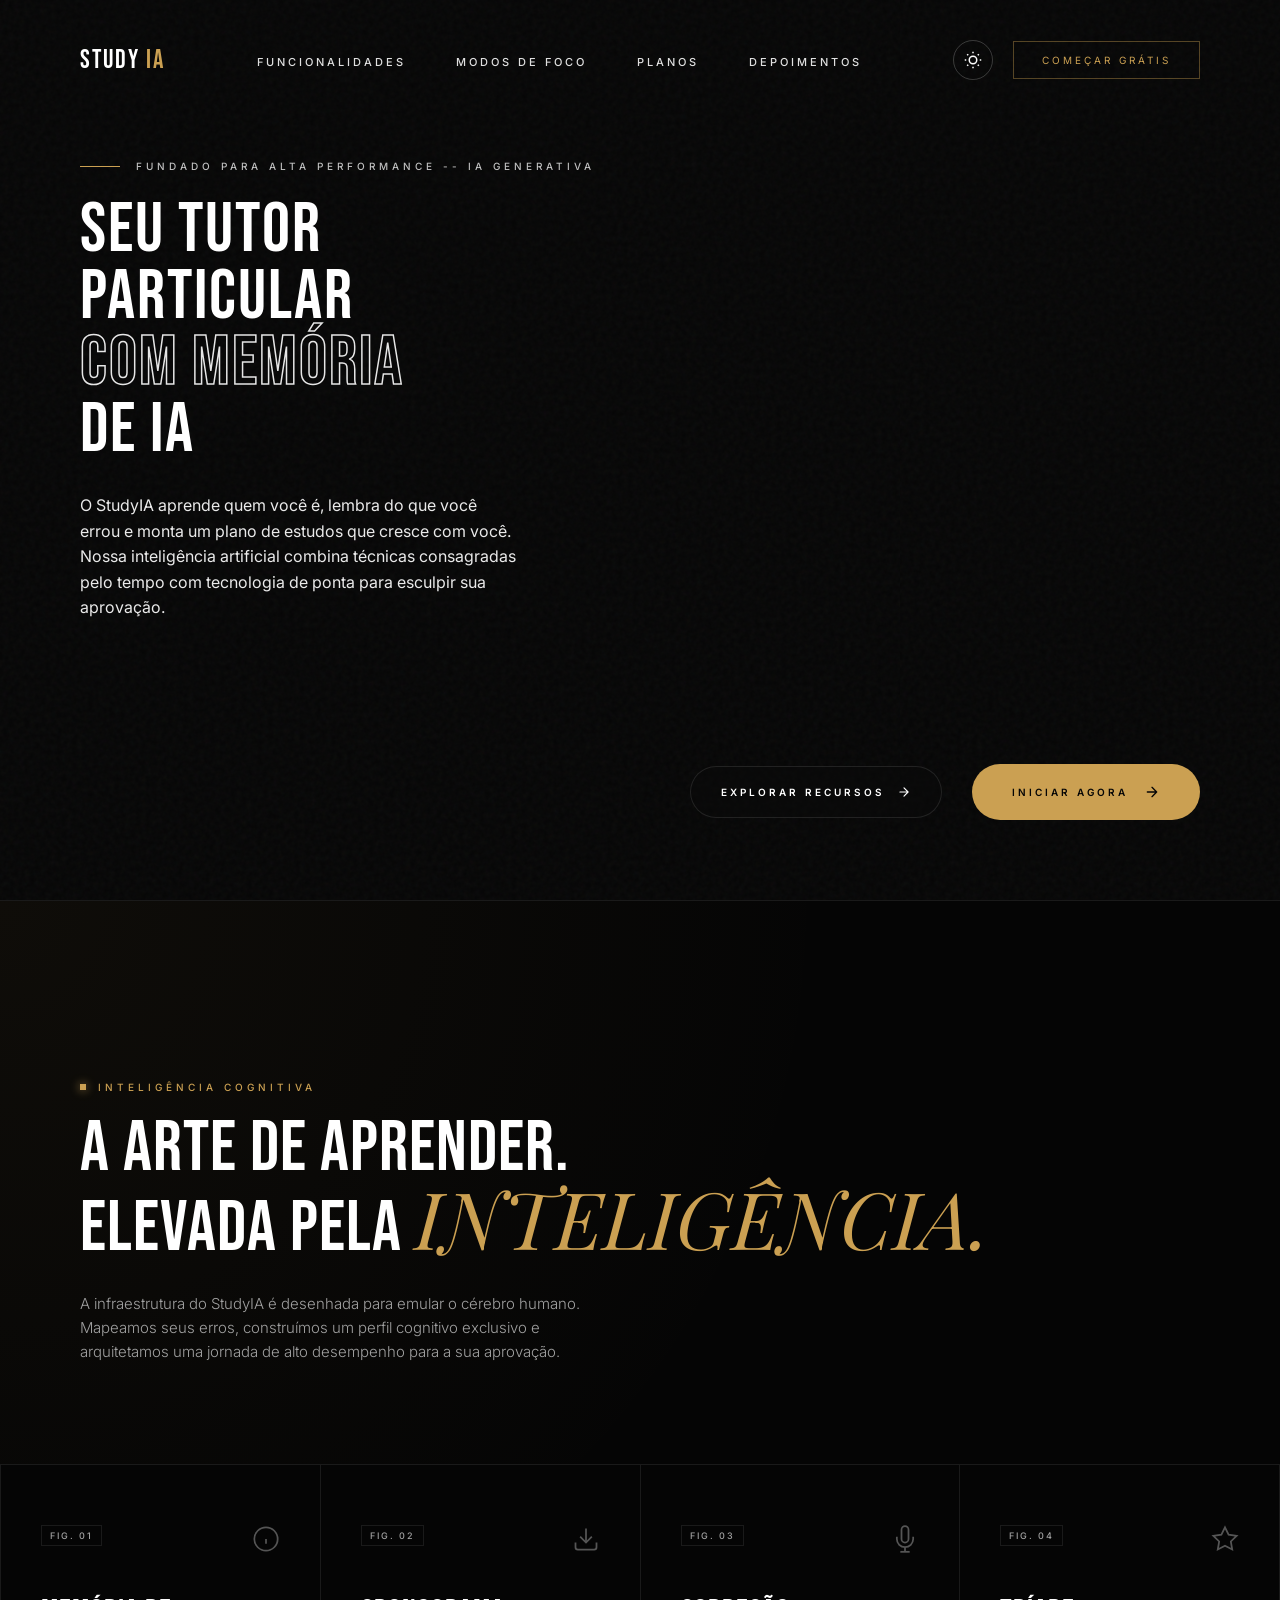
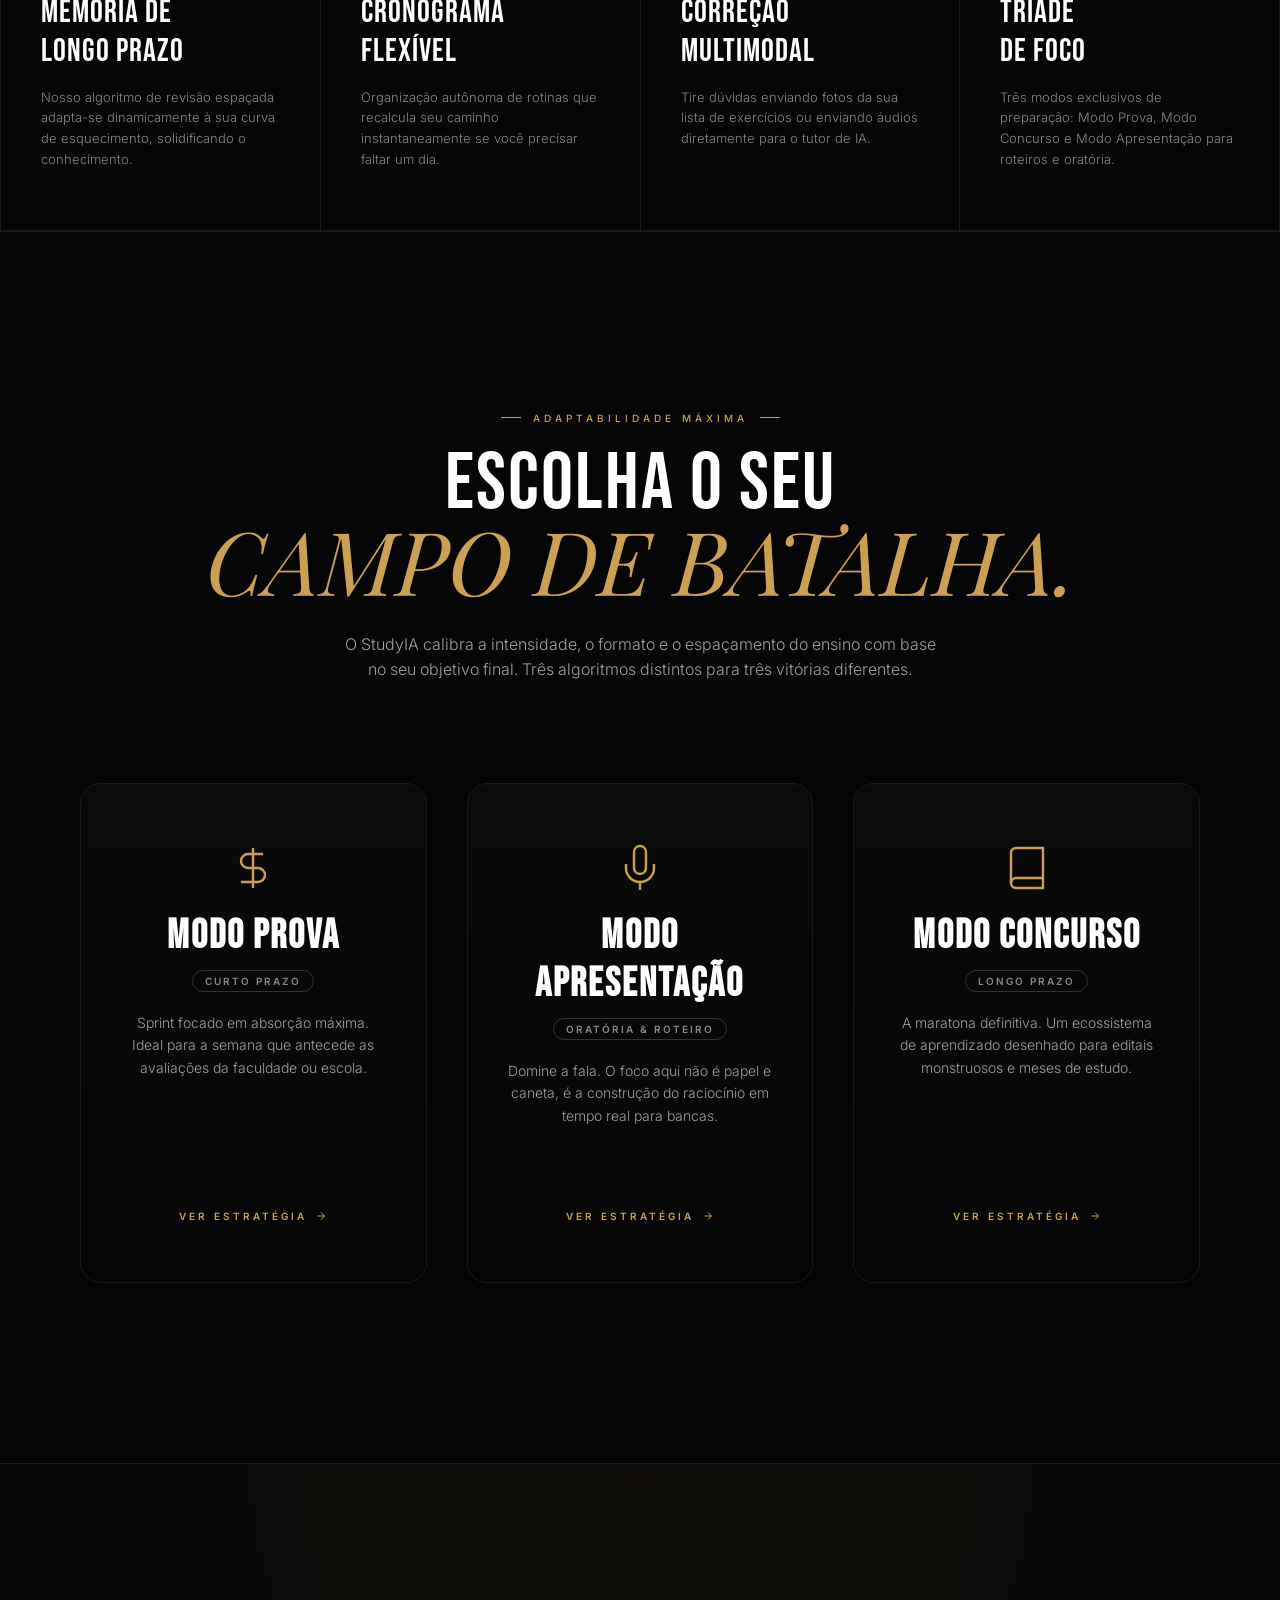
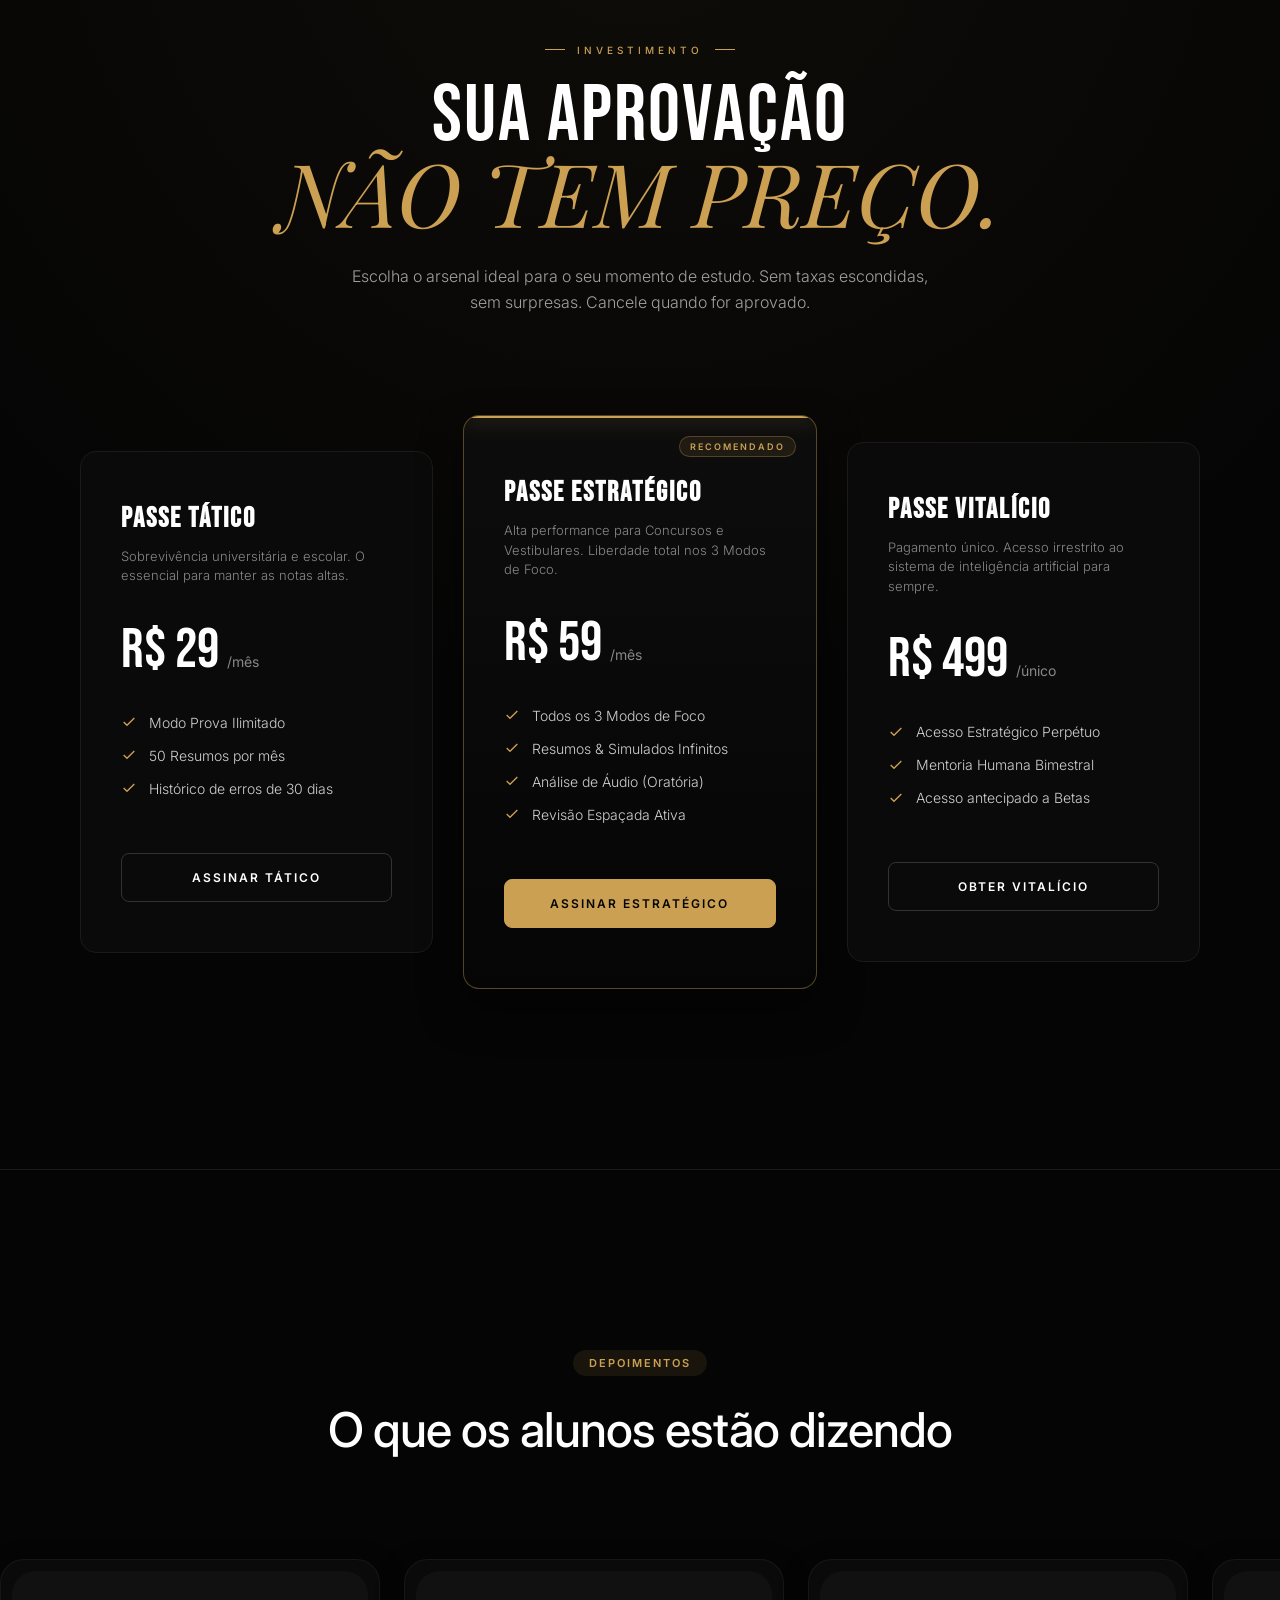
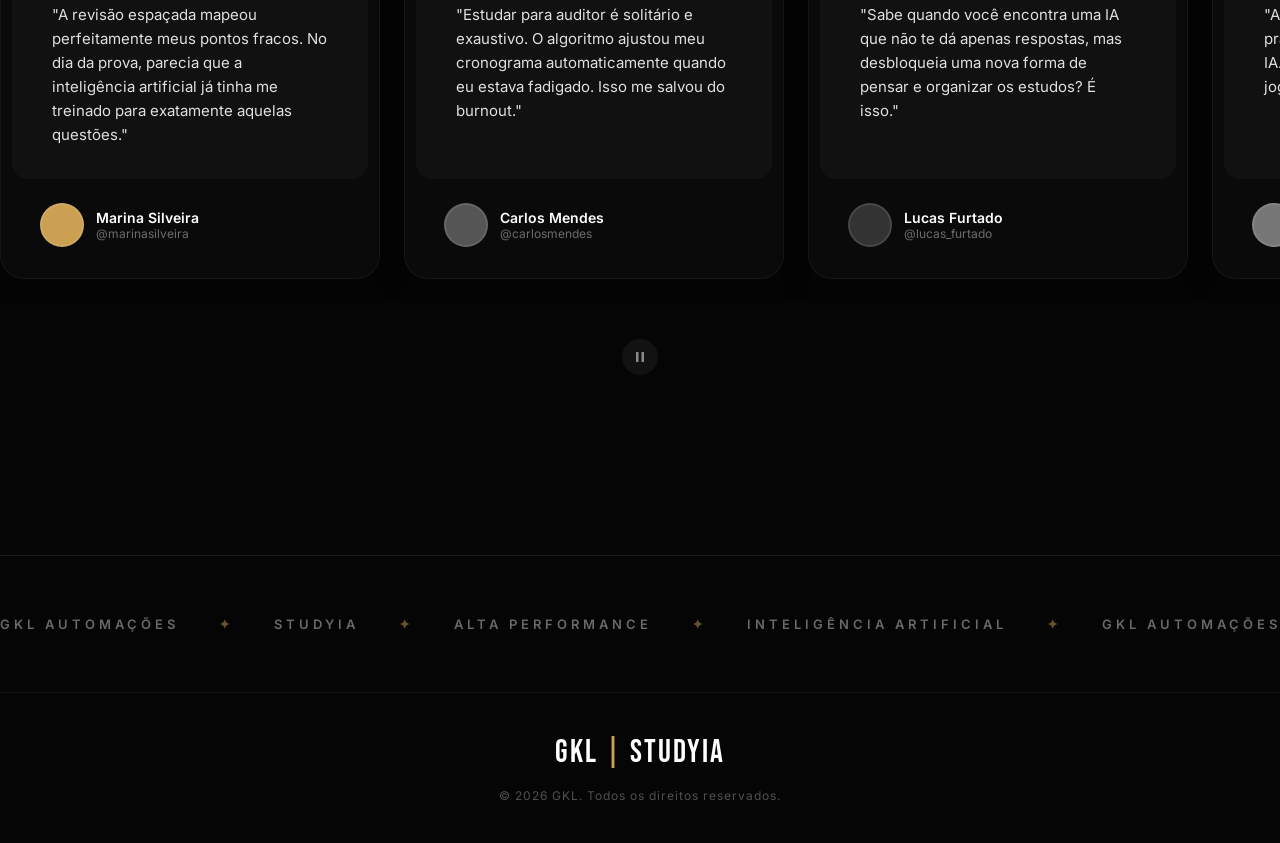
==== index.html @ fb0b1822 "Refatoração e layout premium StudyIA" ====
<!DOCTYPE html>
<html lang="pt-BR">
<head>
  <meta charset="utf-8"/>
  <meta content="width=device-width, initial-scale=1.0" name="viewport"/>
  <title>StudyIA — Onde a IA Encontra a Tradição</title>
  
  <link rel="preconnect" href="https://fonts.googleapis.com"/>
  <link rel="preconnect" href="https://fonts.gstatic.com" crossorigin/>
  <!-- Bebas Neue for the massive Barbershop style titles, Inter for body, Playfair Display for elegant italics -->
  <link href="https://fonts.googleapis.com/css2?family=Bebas+Neue&family=Inter:wght@300;400;500;600&family=Playfair+Display:ital@1&display=swap" rel="stylesheet"/>
  
  <link rel="stylesheet" href="style.css"/>
</head>
<body>

  <!-- Navegação Minimalista -->
  <nav class="nav">
    <a href="#" class="nav-logo">Study<span>IA</span></a>
    <ul class="nav-links">
      <li><a href="#funcionalidades">Funcionalidades</a></li>
      <li><a href="#modos">Modos de Foco</a></li>
      <li><a href="#planos">Planos</a></li>
      <li><a href="#depoimentos">Depoimentos</a></li>
    </ul>
    <div style="display:flex; align-items:center; gap:20px;">
      <button class="theme-toggle" aria-label="Inverter Cores" onclick="document.documentElement.classList.toggle('light-mode')">
        <svg width="18" height="18" viewBox="0 0 24 24" fill="none" stroke="currentColor" stroke-width="2">
          <circle cx="12" cy="12" r="5"></circle>
          <line x1="12" y1="1" x2="12" y2="3"></line>
          <line x1="12" y1="21" x2="12" y2="23"></line>
          <line x1="4.22" y1="4.22" x2="5.64" y2="5.64"></line>
          <line x1="18.36" y1="18.36" x2="19.78" y2="19.78"></line>
          <line x1="1" y1="12" x2="3" y2="12"></line>
          <line x1="21" y1="12" x2="23" y2="12"></line>
          <line x1="4.22" y1="19.78" x2="5.64" y2="18.36"></line>
          <line x1="18.36" y1="5.64" x2="19.78" y2="4.22"></line>
        </svg>
      </button>
      <a href="#planos" class="nav-cta">Começar Grátis</a>
    </div>
    <div class="hamburger">
      <span></span>
      <span></span>
      <span></span>
    </div>
  </nav>

  <!-- Seção Hero Dividida -->
  <section class="hero">
    
    <!-- Vídeo de Fundo Dinâmico com Overlay Gradiente -->
    <video class="bg-video" autoplay loop muted playsinline>
      <source src="video de fundo.mp4" type="video/mp4">
    </video>
    <div class="bg-overlay"></div>
    <div class="noise"></div>

    <div class="hero-content">
      
      <div class="hero-tag">
        <span class="hero-tag-line"></span>
        <span class="hero-tag-text">Fundado para Alta Performance -- IA Generativa</span>
      </div>

      <h1 class="hero-title">
        <span>Seu Tutor</span>
        <span>Particular</span>
        <span class="stroke-text" data-text="Com Memória">Com Memória</span>
        <span>De IA</span>
      </h1>

      <p class="hero-desc">
        O StudyIA aprende quem você é, lembra do que você errou e monta um plano de estudos que cresce com você. Nossa inteligência artificial combina técnicas consagradas pelo tempo com tecnologia de ponta para esculpir sua aprovação.
      </p>

      <div class="hero-actions">
        <!-- Botão Secundário Sofisticado -->
        <a href="#funcionalidades" class="btn-secondary">
          <span>Explorar Recursos</span>
          <svg class="arrow" width="14" height="14" viewBox="0 0 24 24" fill="none" stroke="currentColor" stroke-width="2" stroke-linecap="round" stroke-linejoin="round">
            <path d="M5 12h14M12 5l7 7-7 7"/>
          </svg>
        </a>
        
        <!-- Botão Primário Premium -->
        <a href="#planos" class="btn-primary">
          <span>Iniciar Agora</span>
          <svg class="arrow" width="16" height="16" viewBox="0 0 24 24" fill="none" stroke="currentColor" stroke-width="2" stroke-linecap="round" stroke-linejoin="round">
            <path d="M5 12h14M12 5l7 7-7 7"/>
          </svg>
        </a>
      </div>

    </div>
  </section>

  <!-- Segunda Dobra: Funcionalidades -->
  <section id="funcionalidades" class="features">
    
    <div class="features-header">
      <div class="features-tag reveal">INTELIGÊNCIA COGNITIVA</div>
      <h2 class="features-title reveal delay-1">
        A ARTE DE APRENDER.<br>
        ELEVADA PELA <span class="serif-italic">INTELIGÊNCIA.</span>
      </h2>
      <p class="features-desc reveal delay-2">
        A infraestrutura do StudyIA é desenhada para emular o cérebro humano. 
        Mapeamos seus erros, construímos um perfil cognitivo exclusivo e arquitetamos 
        uma jornada de alto desempenho para a sua aprovação.
      </p>
    </div>

    <div class="features-grid">
      <!-- Card 1 -->
      <div class="feature-card reveal delay-1">
        <div>
          <div class="fc-header">
            <span class="fc-tag">FIG. 01</span>
            <svg class="fc-icon" width="28" height="28" viewBox="0 0 24 24" fill="none" stroke="currentColor" stroke-width="1.5">
              <path d="M12 2C6.477 2 2 6.477 2 12s4.477 10 10 10 10-4.477 10-10S17.523 2 12 2z"/>
              <path d="M12 16v-4"/>
              <path d="M12 8h.01"/>
            </svg>
          </div>
          <h3 class="fc-title">MEMÓRIA DE<br>LONGO PRAZO</h3>
          <p class="fc-desc">Nosso algoritmo de revisão espaçada adapta-se dinamicamente à sua curva de esquecimento, solidificando o conhecimento.</p>
        </div>
      </div>

      <!-- Card 2 -->
      <div class="feature-card reveal delay-2">
        <div>
          <div class="fc-header">
            <span class="fc-tag">FIG. 02</span>
            <svg class="fc-icon" width="28" height="28" viewBox="0 0 24 24" fill="none" stroke="currentColor" stroke-width="1.5">
              <path d="M21 15v4a2 2 0 0 1-2 2H5a2 2 0 0 1-2-2v-4"/>
              <polyline points="7 10 12 15 17 10"/>
              <line x1="12" y1="15" x2="12" y2="3"/>
            </svg>
          </div>
          <h3 class="fc-title">CRONOGRAMA<br>FLEXÍVEL</h3>
          <p class="fc-desc">Organização autônoma de rotinas que recalcula seu caminho instantaneamente se você precisar faltar um dia.</p>
        </div>
      </div>

      <!-- Card 3 -->
      <div class="feature-card reveal delay-3">
        <div>
          <div class="fc-header">
            <span class="fc-tag">FIG. 03</span>
            <svg class="fc-icon" width="28" height="28" viewBox="0 0 24 24" fill="none" stroke="currentColor" stroke-width="1.5">
              <path d="M12 1a3 3 0 0 0-3 3v8a3 3 0 0 0 6 0V4a3 3 0 0 0-3-3z"/>
              <path d="M19 10v2a7 7 0 0 1-14 0v-2"/>
              <line x1="12" y1="19" x2="12" y2="23"/>
              <line x1="8" y1="23" x2="16" y2="23"/>
            </svg>
          </div>
          <h3 class="fc-title">CORREÇÃO<br>MULTIMODAL</h3>
          <p class="fc-desc">Tire dúvidas enviando fotos da sua lista de exercícios ou enviando áudios diretamente para o tutor de IA.</p>
        </div>
      </div>

      <!-- Card 4 -->
      <div class="feature-card reveal delay-4">
        <div>
          <div class="fc-header">
            <span class="fc-tag">FIG. 04</span>
            <svg class="fc-icon" width="28" height="28" viewBox="0 0 24 24" fill="none" stroke="currentColor" stroke-width="1.5">
              <polygon points="12 2 15.09 8.26 22 9.27 17 14.14 18.18 21.02 12 17.77 5.82 21.02 7 14.14 2 9.27 8.91 8.26 12 2"/>
            </svg>
          </div>
          <h3 class="fc-title">TRÍADE<br>DE FOCO</h3>
          <p class="fc-desc">Três modos exclusivos de preparação: Modo Prova, Modo Concurso e Modo Apresentação para roteiros e oratória.</p>
        </div>
      </div>
    </div>

  </section>

  <!-- Terceira Dobra: Modos de Foco -->
  <section id="modos" class="modes">
    
    <div class="modes-header">
      <div class="modes-tag reveal">ADAPTABILIDADE MÁXIMA</div>
      <h2 class="modes-title reveal delay-1">
        ESCOLHA O SEU<br>
        <span class="serif-italic">CAMPO DE BATALHA.</span>
      </h2>
      <p class="modes-desc reveal delay-2">
        O StudyIA calibra a intensidade, o formato e o espaçamento do ensino 
        com base no seu objetivo final. Três algoritmos distintos para três vitórias diferentes.
      </p>
    </div>

    <div class="modes-grid">
      
      <!-- Flip Card 1: Modo Prova -->
      <div class="flip-card reveal delay-1">
        <div class="flip-card-inner">
          <div class="flip-card-front">
            <svg class="fc-front-icon" width="48" height="48" viewBox="0 0 24 24" fill="none" stroke="currentColor" stroke-width="1.2">
              <path d="M12 2v20M17 5H9.5a3.5 3.5 0 0 0 0 7h5a3.5 3.5 0 0 1 0 7H6"/>
            </svg>
            <h3 class="fc-front-title">MODO PROVA</h3>
            <span class="fc-front-tag">Curto Prazo</span>
            <p class="fc-front-desc">Sprint focado em absorção máxima. Ideal para a semana que antecede as avaliações da faculdade ou escola.</p>
            <div class="fc-front-btn">Ver Estratégia 
              <svg width="12" height="12" viewBox="0 0 24 24" fill="none" stroke="currentColor" stroke-width="2"><path d="M5 12h14M12 5l7 7-7 7"/></svg>
            </div>
          </div>
          <div class="flip-card-back">
            <div class="fc-back-header">
              <span class="fc-back-title">Bastidores do Algoritmo</span>
              <svg class="fc-front-icon" style="margin:0" width="20" height="20" viewBox="0 0 24 24" fill="none" stroke="currentColor" stroke-width="1.5"><path d="M12 2v20M17 5H9.5a3.5 3.5 0 0 0 0 7h5a3.5 3.5 0 0 1 0 7H6"/></svg>
            </div>
            <ul class="fc-back-list">
              <li>
                <svg class="fc-back-list-icon" width="16" height="16" viewBox="0 0 24 24" fill="none" stroke="currentColor" stroke-width="2"><polyline points="20 6 9 17 4 12"/></svg>
                <span class="fc-back-list-text">Frequência de revisão ultra-intensificada para retenção rápida.</span>
              </li>
              <li>
                <svg class="fc-back-list-icon" width="16" height="16" viewBox="0 0 24 24" fill="none" stroke="currentColor" stroke-width="2"><polyline points="20 6 9 17 4 12"/></svg>
                <span class="fc-back-list-text">Geração automática de simulados diários focados nos seus erros.</span>
              </li>
              <li>
                <svg class="fc-back-list-icon" width="16" height="16" viewBox="0 0 24 24" fill="none" stroke="currentColor" stroke-width="2"><polyline points="20 6 9 17 4 12"/></svg>
                <span class="fc-back-list-text">Resumos condensados: corte do que não cai, foco total no que cai.</span>
              </li>
            </ul>
            <div class="fc-back-spec">
              <span class="fc-spec-label">Fadiga Mental Calculada</span>
              <span class="fc-spec-value">ALTA TENSÃO</span>
            </div>
          </div>
        </div>
      </div>

      <!-- Flip Card 2: Modo Apresentação -->
      <div class="flip-card reveal delay-2">
        <div class="flip-card-inner">
          <div class="flip-card-front">
            <svg class="fc-front-icon" width="48" height="48" viewBox="0 0 24 24" fill="none" stroke="currentColor" stroke-width="1.2">
              <path d="M12 1a3 3 0 0 0-3 3v8a3 3 0 0 0 6 0V4a3 3 0 0 0-3-3z"/>
              <path d="M19 10v2a7 7 0 0 1-14 0v-2"/>
              <line x1="12" y1="19" x2="12" y2="23"/>
            </svg>
            <h3 class="fc-front-title">MODO APRESENTAÇÃO</h3>
            <span class="fc-front-tag">Oratória & Roteiro</span>
            <p class="fc-front-desc">Domine a fala. O foco aqui não é papel e caneta, é a construção do raciocínio em tempo real para bancas.</p>
            <div class="fc-front-btn">Ver Estratégia 
              <svg width="12" height="12" viewBox="0 0 24 24" fill="none" stroke="currentColor" stroke-width="2"><path d="M5 12h14M12 5l7 7-7 7"/></svg>
            </div>
          </div>
          <div class="flip-card-back">
            <div class="fc-back-header">
              <span class="fc-back-title">Bastidores do Algoritmo</span>
              <svg class="fc-front-icon" style="margin:0" width="20" height="20" viewBox="0 0 24 24" fill="none" stroke="currentColor" stroke-width="1.5"><path d="M12 1a3 3 0 0 0-3 3v8a3 3 0 0 0 6 0V4a3 3 0 0 0-3-3z"/></svg>
            </div>
            <ul class="fc-back-list">
              <li>
                <svg class="fc-back-list-icon" width="16" height="16" viewBox="0 0 24 24" fill="none" stroke="currentColor" stroke-width="2"><polyline points="20 6 9 17 4 12"/></svg>
                <span class="fc-back-list-text">Análise de áudio em tempo real para detectar vícios de linguagem.</span>
              </li>
              <li>
                <svg class="fc-back-list-icon" width="16" height="16" viewBox="0 0 24 24" fill="none" stroke="currentColor" stroke-width="2"><polyline points="20 6 9 17 4 12"/></svg>
                <span class="fc-back-list-text">Estruturação de Flashcards baseados em gatilhos mentais.</span>
              </li>
              <li>
                <svg class="fc-back-list-icon" width="16" height="16" viewBox="0 0 24 24" fill="none" stroke="currentColor" stroke-width="2"><polyline points="20 6 9 17 4 12"/></svg>
                <span class="fc-back-list-text">Cronômetro dinâmico para treino de pitch e TCCs.</span>
              </li>
            </ul>
            <div class="fc-back-spec">
              <span class="fc-spec-label">Fadiga Mental Calculada</span>
              <span class="fc-spec-value">MODERADA</span>
            </div>
          </div>
        </div>
      </div>

      <!-- Flip Card 3: Modo Concurso -->
      <div class="flip-card reveal delay-3">
        <div class="flip-card-inner">
          <div class="flip-card-front">
            <svg class="fc-front-icon" width="48" height="48" viewBox="0 0 24 24" fill="none" stroke="currentColor" stroke-width="1.2">
              <path d="M4 19.5A2.5 2.5 0 0 1 6.5 17H20"/>
              <path d="M6.5 2H20v20H6.5A2.5 2.5 0 0 1 4 19.5v-15A2.5 2.5 0 0 1 6.5 2z"/>
            </svg>
            <h3 class="fc-front-title">MODO CONCURSO</h3>
            <span class="fc-front-tag">Longo Prazo</span>
            <p class="fc-front-desc">A maratona definitiva. Um ecossistema de aprendizado desenhado para editais monstruosos e meses de estudo.</p>
            <div class="fc-front-btn">Ver Estratégia 
              <svg width="12" height="12" viewBox="0 0 24 24" fill="none" stroke="currentColor" stroke-width="2"><path d="M5 12h14M12 5l7 7-7 7"/></svg>
            </div>
          </div>
          <div class="flip-card-back">
            <div class="fc-back-header">
              <span class="fc-back-title">Bastidores do Algoritmo</span>
              <svg class="fc-front-icon" style="margin:0" width="20" height="20" viewBox="0 0 24 24" fill="none" stroke="currentColor" stroke-width="1.5"><path d="M4 19.5A2.5 2.5 0 0 1 6.5 17H20"/></svg>
            </div>
            <ul class="fc-back-list">
              <li>
                <svg class="fc-back-list-icon" width="16" height="16" viewBox="0 0 24 24" fill="none" stroke="currentColor" stroke-width="2"><polyline points="20 6 9 17 4 12"/></svg>
                <span class="fc-back-list-text">Ciclo de estudos contínuo e flexível, sem dias fixos que geram culpa.</span>
              </li>
              <li>
                <svg class="fc-back-list-icon" width="16" height="16" viewBox="0 0 24 24" fill="none" stroke="currentColor" stroke-width="2"><polyline points="20 6 9 17 4 12"/></svg>
                <span class="fc-back-list-text">Curva de esquecimento de longo prazo (algoritmo SuperMemo).</span>
              </li>
              <li>
                <svg class="fc-back-list-icon" width="16" height="16" viewBox="0 0 24 24" fill="none" stroke="currentColor" stroke-width="2"><polyline points="20 6 9 17 4 12"/></svg>
                <span class="fc-back-list-text">Geração de bateria de questões baseada nas bancas (CESPE, FGV).</span>
              </li>
            </ul>
            <div class="fc-back-spec">
              <span class="fc-spec-label">Fadiga Mental Calculada</span>
              <span class="fc-spec-value">RESISTÊNCIA</span>
            </div>
          </div>
        </div>
      </div>

    </div>
  </section>

  <!-- Quarta Dobra: Planos -->
  <section id="planos" class="pricing">
    
    <div class="pricing-header">
      <div class="pricing-tag reveal">INVESTIMENTO</div>
      <h2 class="pricing-title reveal delay-1">
        SUA APROVAÇÃO<br>
        <span class="serif-italic">NÃO TEM PREÇO.</span>
      </h2>
      <p class="pricing-desc reveal delay-2">
        Escolha o arsenal ideal para o seu momento de estudo. Sem taxas escondidas, sem surpresas. Cancele quando for aprovado.
      </p>
    </div>

    <div class="pricing-grid">
      
      <!-- Passe Tático -->
      <div class="pricing-card reveal delay-1">
        <h3 class="pc-name">PASSE TÁTICO</h3>
        <p class="pc-desc">Sobrevivência universitária e escolar. O essencial para manter as notas altas.</p>
        <div class="pc-price">R$ 29<span>/mês</span></div>
        <ul class="pc-features">
          <li><svg class="pc-icon" width="16" height="16" viewBox="0 0 24 24" fill="none" stroke="currentColor" stroke-width="2"><polyline points="20 6 9 17 4 12"/></svg> Modo Prova Ilimitado</li>
          <li><svg class="pc-icon" width="16" height="16" viewBox="0 0 24 24" fill="none" stroke="currentColor" stroke-width="2"><polyline points="20 6 9 17 4 12"/></svg> 50 Resumos por mês</li>
          <li><svg class="pc-icon" width="16" height="16" viewBox="0 0 24 24" fill="none" stroke="currentColor" stroke-width="2"><polyline points="20 6 9 17 4 12"/></svg> Histórico de erros de 30 dias</li>
        </ul>
        <a href="#" class="pc-btn">Assinar Tático</a>
      </div>

      <!-- Passe Estratégico (Premium) -->
      <div class="pricing-card premium reveal delay-2">
        <div class="pc-badge">Recomendado</div>
        <h3 class="pc-name">PASSE ESTRATÉGICO</h3>
        <p class="pc-desc">Alta performance para Concursos e Vestibulares. Liberdade total nos 3 Modos de Foco.</p>
        <div class="pc-price">R$ 59<span>/mês</span></div>
        <ul class="pc-features">
          <li><svg class="pc-icon" width="16" height="16" viewBox="0 0 24 24" fill="none" stroke="currentColor" stroke-width="2"><polyline points="20 6 9 17 4 12"/></svg> Todos os 3 Modos de Foco</li>
          <li><svg class="pc-icon" width="16" height="16" viewBox="0 0 24 24" fill="none" stroke="currentColor" stroke-width="2"><polyline points="20 6 9 17 4 12"/></svg> Resumos & Simulados Infinitos</li>
          <li><svg class="pc-icon" width="16" height="16" viewBox="0 0 24 24" fill="none" stroke="currentColor" stroke-width="2"><polyline points="20 6 9 17 4 12"/></svg> Análise de Áudio (Oratória)</li>
          <li><svg class="pc-icon" width="16" height="16" viewBox="0 0 24 24" fill="none" stroke="currentColor" stroke-width="2"><polyline points="20 6 9 17 4 12"/></svg> Revisão Espaçada Ativa</li>
        </ul>
        <a href="#" class="pc-btn">Assinar Estratégico</a>
      </div>

      <!-- Passe Vitalício -->
      <div class="pricing-card reveal delay-3">
        <h3 class="pc-name">PASSE VITALÍCIO</h3>
        <p class="pc-desc">Pagamento único. Acesso irrestrito ao sistema de inteligência artificial para sempre.</p>
        <div class="pc-price">R$ 499<span>/único</span></div>
        <ul class="pc-features">
          <li><svg class="pc-icon" width="16" height="16" viewBox="0 0 24 24" fill="none" stroke="currentColor" stroke-width="2"><polyline points="20 6 9 17 4 12"/></svg> Acesso Estratégico Perpétuo</li>
          <li><svg class="pc-icon" width="16" height="16" viewBox="0 0 24 24" fill="none" stroke="currentColor" stroke-width="2"><polyline points="20 6 9 17 4 12"/></svg> Mentoria Humana Bimestral</li>
          <li><svg class="pc-icon" width="16" height="16" viewBox="0 0 24 24" fill="none" stroke="currentColor" stroke-width="2"><polyline points="20 6 9 17 4 12"/></svg> Acesso antecipado a Betas</li>
        </ul>
        <a href="#" class="pc-btn">Obter Vitalício</a>
      </div>

    </div>
  </section>

  <!-- Quinta Dobra: Depoimentos (Human Academy Style) -->
  <section id="depoimentos" class="testimonials">
    <div class="t-header-container reveal">
      <span class="t-tag-pill">Depoimentos</span>
      <h2 class="t-main-title mt-5">O que os alunos estão dizendo</h2>
    </div>
    
    <div class="t-carousel-wrapper reveal delay-1">
      <div class="t-carousel" id="testimonialCarousel">
        
        <!-- Grupo 1 -->
        <!-- Card 1 -->
        <div class="t-card">
          <div class="t-card-top">
            <p class="t-quote-text">"A revisão espaçada mapeou perfeitamente meus pontos fracos. No dia da prova, parecia que a inteligência artificial já tinha me treinado para exatamente aquelas questões."</p>
          </div>
          <div class="t-card-bottom">
            <div class="t-avatar" style="background: #CBA052;"></div>
            <div class="t-author-info">
              <span class="t-author-name">Marina Silveira</span>
              <span class="t-author-handle">@marinasilveira</span>
            </div>
          </div>
        </div>

        <!-- Card 2 -->
        <div class="t-card">
          <div class="t-card-top">
            <p class="t-quote-text">"Estudar para auditor é solitário e exaustivo. O algoritmo ajustou meu cronograma automaticamente quando eu estava fadigado. Isso me salvou do burnout."</p>
          </div>
          <div class="t-card-bottom">
            <div class="t-avatar" style="background: #555;"></div>
            <div class="t-author-info">
              <span class="t-author-name">Carlos Mendes</span>
              <span class="t-author-handle">@carlosmendes</span>
            </div>
          </div>
        </div>

        <!-- Card 3 -->
        <div class="t-card">
          <div class="t-card-top">
            <p class="t-quote-text">"Sabe quando você encontra uma IA que não te dá apenas respostas, mas desbloqueia uma nova forma de pensar e organizar os estudos? É isso."</p>
          </div>
          <div class="t-card-bottom">
            <div class="t-avatar" style="background: #333;"></div>
            <div class="t-author-info">
              <span class="t-author-name">Lucas Furtado</span>
              <span class="t-author-handle">@lucas_furtado</span>
            </div>
          </div>
        </div>

        <!-- Card 4 -->
        <div class="t-card">
          <div class="t-card-top">
            <p class="t-quote-text">"Abrindo caminhos para entender na prática como criar e estudar usando IA. Desmitifica os processos, abre o jogo, sem enrolação."</p>
          </div>
          <div class="t-card-bottom">
            <div class="t-avatar" style="background: #777;"></div>
            <div class="t-author-info">
              <span class="t-author-name">Fernanda Lima</span>
              <span class="t-author-handle">@fer.lima</span>
            </div>
          </div>
        </div>

        <!-- Grupo 2 (Duplicata para scroll contínuo) -->
        <!-- Card 1 -->
        <div class="t-card">
          <div class="t-card-top">
            <p class="t-quote-text">"A revisão espaçada mapeou perfeitamente meus pontos fracos. No dia da prova, parecia que a inteligência artificial já tinha me treinado para exatamente aquelas questões."</p>
          </div>
          <div class="t-card-bottom">
            <div class="t-avatar" style="background: #CBA052;"></div>
            <div class="t-author-info">
              <span class="t-author-name">Marina Silveira</span>
              <span class="t-author-handle">@marinasilveira</span>
            </div>
          </div>
        </div>

        <!-- Card 2 -->
        <div class="t-card">
          <div class="t-card-top">
            <p class="t-quote-text">"Estudar para auditor é solitário e exaustivo. O algoritmo ajustou meu cronograma automaticamente quando eu estava fadigado. Isso me salvou do burnout."</p>
          </div>
          <div class="t-card-bottom">
            <div class="t-avatar" style="background: #555;"></div>
            <div class="t-author-info">
              <span class="t-author-name">Carlos Mendes</span>
              <span class="t-author-handle">@carlosmendes</span>
            </div>
          </div>
        </div>

        <!-- Card 3 -->
        <div class="t-card">
          <div class="t-card-top">
            <p class="t-quote-text">"Sabe quando você encontra uma IA que não te dá apenas respostas, mas desbloqueia uma nova forma de pensar e organizar os estudos? É isso."</p>
          </div>
          <div class="t-card-bottom">
            <div class="t-avatar" style="background: #333;"></div>
            <div class="t-author-info">
              <span class="t-author-name">Lucas Furtado</span>
              <span class="t-author-handle">@lucas_furtado</span>
            </div>
          </div>
        </div>

        <!-- Card 4 -->
        <div class="t-card">
          <div class="t-card-top">
            <p class="t-quote-text">"Abrindo caminhos para entender na prática como criar e estudar usando IA. Desmitifica os processos, abre o jogo, sem enrolação."</p>
          </div>
          <div class="t-card-bottom">
            <div class="t-avatar" style="background: #777;"></div>
            <div class="t-author-info">
              <span class="t-author-name">Fernanda Lima</span>
              <span class="t-author-handle">@fer.lima</span>
            </div>
          </div>
        </div>

      </div>
    </div>

    <div class="t-controls reveal delay-2">
      <button class="t-pause-btn" id="carouselPauseBtn">
        <svg fill="currentColor" height="10" viewBox="0 0 8 10" width="8">
          <rect height="10" rx="0.5" width="2.5" x="0" y="0"></rect>
          <rect height="10" rx="0.5" width="2.5" x="5.5" y="0"></rect>
        </svg>
      </button>
    </div>
  </section>

  <!-- Rodapé (Footer GKL) -->
  <footer class="footer">
    <!-- Faixa Animada (Marquee) -->
    <div class="f-marquee-wrapper">
      <div class="f-marquee">
        <span>GKL AUTOMAÇÕES <span class="star">✦</span></span>
        <span>STUDYIA <span class="star">✦</span></span>
        <span>ALTA PERFORMANCE <span class="star">✦</span></span>
        <span>INTELIGÊNCIA ARTIFICIAL <span class="star">✦</span></span>
        <span>GKL AUTOMAÇÕES <span class="star">✦</span></span>
        <span>STUDYIA <span class="star">✦</span></span>
        <span>ALTA PERFORMANCE <span class="star">✦</span></span>
        <span>INTELIGÊNCIA ARTIFICIAL <span class="star">✦</span></span>
      </div>
      <div class="f-marquee">
        <span>GKL AUTOMAÇÕES <span class="star">✦</span></span>
        <span>STUDYIA <span class="star">✦</span></span>
        <span>ALTA PERFORMANCE <span class="star">✦</span></span>
        <span>INTELIGÊNCIA ARTIFICIAL <span class="star">✦</span></span>
        <span>GKL AUTOMAÇÕES <span class="star">✦</span></span>
        <span>STUDYIA <span class="star">✦</span></span>
        <span>ALTA PERFORMANCE <span class="star">✦</span></span>
        <span>INTELIGÊNCIA ARTIFICIAL <span class="star">✦</span></span>
      </div>
    </div>
    
    <div class="f-content">
      <div class="f-logo">GKL <span>|</span> STUDYIA</div>
      <p class="f-copyright">&copy; 2026 GKL. Todos os direitos reservados.</p>
    </div>
  </footer>

  <!-- Script para Interatividade e Animações (Scroll Reveal e Mouse Spotlight) -->
  <script src="script.js"></script>

</body>
</html>
---- style.css ----
/* Reset & Base */
    * { box-sizing: border-box; margin: 0; padding: 0; }
    body {
      background-color: #050505;
      color: #FFFFFF;
      font-family: 'Inter', sans-serif;
      overflow-x: hidden;
      -webkit-font-smoothing: antialiased;
      -moz-osx-font-smoothing: grayscale;
    }

    /* Background Video & Overlays */
    .bg-video {
      position: absolute;
      top: 0; left: 0;
      width: 100%; height: 100%;
      object-fit: cover;
      z-index: -3;
      opacity: 0.8;
    }
    .bg-overlay {
      position: absolute;
      top: 0; left: 0;
      width: 100%; height: 100%;
      /* Preto sólido em 25% da tela, sumindo até 65% para revelar mais o vídeo */
      background: linear-gradient(90deg, #050505 0%, #050505 25%, rgba(5,5,5,0) 65%);
      z-index: -2;
    }
    .noise {
      position: absolute;
      top: 0; left: 0;
      width: 100%; height: 100%;
      background-image: url('data:image/svg+xml;utf8,%3Csvg viewBox="0 0 200 200" xmlns="http://www.w3.org/2000/svg"%3E%3Cfilter id="noiseFilter"%3E%3CfeTurbulence type="fractalNoise" baseFrequency="0.85" numOctaves="3" stitchTiles="stitch"/%3E%3C/filter%3E%3Crect width="100%25" height="100%25" filter="url(%23noiseFilter)" opacity="0.04"/%3E%3C/svg%3E');
      z-index: -1;
      pointer-events: none;
    }

    /* Navigation - Clean & Minimal */
    .nav {
      position: fixed;
      top: 0; left: 0; right: 0;
      display: flex;
      justify-content: space-between;
      align-items: center;
      padding: 40px 80px;
      z-index: 100;
      transition: transform 0.4s cubic-bezier(0.16, 1, 0.3, 1), background-color 0.4s ease, padding 0.4s ease;
    }
    .nav.nav-scrolled {
      background-color: rgba(5, 5, 5, 0.85);
      backdrop-filter: blur(12px);
      -webkit-backdrop-filter: blur(12px);
      padding: 20px 80px;
      border-bottom: 1px solid rgba(255, 255, 255, 0.05);
    }
    .nav.nav-hidden {
      transform: translateY(-100%) !important;
    }
    .nav-logo {
      font-family: 'Bebas Neue', sans-serif;
      font-size: 26px;
      font-weight: 400;
      color: #fff;
      letter-spacing: 2px;
      text-transform: uppercase;
      text-decoration: none;
      display: flex;
      align-items: center;
      gap: 6px;
    }
    .nav-logo span {
      color: #CBA052; /* Gold accent */
    }
    .nav-links {
      display: flex;
      gap: 50px;
      list-style: none;
    }
    .nav-links a {
      color: #E0E0E0;
      text-decoration: none;
      font-family: 'Inter', sans-serif;
      font-size: 11px;
      font-weight: 500;
      letter-spacing: 3px;
      text-transform: uppercase;
      transition: color 0.3s ease;
      position: relative;
    }
    .nav-links a:hover {
      color: #CBA052;
    }
    .nav-links a::after {
      content: '';
      position: absolute;
      bottom: -6px; left: 50%; right: 50%;
      height: 1px;
      background: #CBA052;
      transition: all 0.3s ease;
    }
    .nav-links a:hover::after {
      left: 0; right: 0;
    }
    .nav-cta {
      font-family: 'Inter', sans-serif;
      font-size: 10px;
      font-weight: 400;
      letter-spacing: 3px;
      text-transform: uppercase;
      color: #CBA052;
      text-decoration: none;
      border: 1px solid rgba(203,160,82,0.4);
      padding: 12px 28px;
      transition: all 0.4s cubic-bezier(0.16, 1, 0.3, 1);
    }
    .nav-cta:hover {
      color: #050505;
      background: #CBA052;
      border-color: #CBA052;
    }
    .hamburger {
      display: none;
      flex-direction: column;
      gap: 6px;
      cursor: pointer;
    }
    .hamburger span {
      width: 30px; height: 1px;
      background: #fff;
    }

    /* Hero Section */
    .hero {
      position: relative;
      min-height: 100vh;
      display: flex;
      align-items: flex-start;
      padding: 160px 80px 0;
      z-index: 10;
      overflow: hidden;
    }
    .hero-content {
      max-width: 600px;
      margin-top: 0;
    }
    
    /* Tagline Superior */
    .hero-tag {
      display: flex;
      align-items: center;
      gap: 16px;
      margin-bottom: 25px;
    }
    .hero-tag-line {
      width: 40px;
      height: 1px;
      background: #CBA052;
    }
    .hero-tag-text {
      font-family: 'Inter', sans-serif;
      font-size: 10px;
      font-weight: 500;
      letter-spacing: 4px;
      text-transform: uppercase;
      color: #C0C0C0;
    }

    /* Título Monumental */
    .hero-title {
      font-family: 'Bebas Neue', sans-serif;
      font-size: 70px;
      font-weight: 400;
      line-height: 0.95;
      color: #fff;
      margin-bottom: 30px;
      letter-spacing: 2px;
      display: flex;
      flex-direction: column;
    }
    .stroke-text {
      color: transparent;
      -webkit-text-stroke: 1.5px rgba(255, 255, 255, 0.9);
      position: relative;
      display: inline-block;
      width: fit-content;
    }
    .stroke-text::after {
      content: attr(data-text);
      position: absolute;
      left: 0; top: 0;
      color: transparent;
      -webkit-text-stroke: 1.5px #CBA052;
      opacity: 0;
      transition: opacity 0.5s ease;
      z-index: -1;
      filter: blur(6px);
    }
    .hero-title:hover .stroke-text::after {
      opacity: 1;
    }

    /* Descrição Fina */
    .hero-desc {
      font-family: 'Inter', sans-serif;
      font-size: 16px;
      font-weight: 400;
      line-height: 1.6;
      color: #EAEAEA;
      max-width: 440px;
      margin-bottom: 50px;
    }

    /* Botões */
    .hero-actions {
      display: flex;
      align-items: center;
      gap: 30px;
      position: absolute;
      bottom: 80px;
      right: 80px;
    }

    .btn-primary {
      position: relative;
      display: inline-flex;
      align-items: center;
      gap: 16px;
      padding: 20px 40px;
      background: #CBA052;
      color: #050505;
      font-family: 'Inter', sans-serif;
      font-size: 10px;
      font-weight: 600;
      letter-spacing: 3px;
      text-transform: uppercase;
      text-decoration: none;
      overflow: hidden;
      border-radius: 100px;
      transition: all 0.4s cubic-bezier(0.16, 1, 0.3, 1);
    }
    .btn-primary::before {
      content: '';
      position: absolute;
      top: 0; left: 0; width: 100%; height: 100%;
      background: #fff;
      transform: scaleX(0);
      transform-origin: right;
      transition: transform 0.4s cubic-bezier(0.16, 1, 0.3, 1);
      z-index: 1;
    }
    .btn-primary:hover::before {
      transform: scaleX(1);
      transform-origin: left;
    }
    .btn-primary span, .btn-primary svg {
      position: relative;
      z-index: 2;
      transition: color 0.4s ease;
    }
    .btn-primary .arrow {
      transition: transform 0.4s cubic-bezier(0.16, 1, 0.3, 1);
    }
    .btn-primary:hover .arrow {
      transform: translateX(6px);
    }

    .btn-secondary {
      display: inline-flex;
      align-items: center;
      gap: 12px;
      color: #fff;
      font-family: 'Inter', sans-serif;
      font-size: 10px;
      font-weight: 600;
      letter-spacing: 3px;
      text-transform: uppercase;
      text-decoration: none;
      position: relative;
      padding: 18px 30px;
      background: rgba(10, 10, 10, 0.5);
      backdrop-filter: blur(10px);
      -webkit-backdrop-filter: blur(10px);
      border: 1px solid rgba(255, 255, 255, 0.1);
      border-radius: 100px;
      transition: all 0.4s cubic-bezier(0.16, 1, 0.3, 1);
    }
    .btn-secondary:hover {
      background: rgba(255, 255, 255, 0.05);
      border-color: rgba(203, 160, 82, 0.5);
      color: #CBA052;
    }
    .btn-secondary .arrow {
      transition: transform 0.4s cubic-bezier(0.16, 1, 0.3, 1);
    }
    .btn-secondary:hover .arrow {
      transform: translateX(6px);
    }

    /* Animações de Entrada (Reveal Flow) */
    @keyframes slideUpFade {
      from { opacity: 0; transform: translateY(40px); }
      to { opacity: 1; transform: translateY(0); }
    }
    .nav { animation: slideUpFade 1s cubic-bezier(0.16, 1, 0.3, 1) 0.1s both; }
    .hero-tag { animation: slideUpFade 1s cubic-bezier(0.16, 1, 0.3, 1) 0.3s both; }
    .hero-title { animation: slideUpFade 1s cubic-bezier(0.16, 1, 0.3, 1) 0.5s both; }
    .hero-desc { animation: slideUpFade 1s cubic-bezier(0.16, 1, 0.3, 1) 0.7s both; }
    .hero-actions { animation: slideUpFade 1s cubic-bezier(0.16, 1, 0.3, 1) 0.9s both; }

    /* Responsividade */
    @media (max-width: 1200px) {
      .nav-links { gap: 30px; }
      .hero-title { font-size: 62px; }
      .bg-overlay { background: linear-gradient(90deg, #050505 0%, #050505 30%, rgba(5,5,5,0) 75%); }
    }
    @media (max-width: 992px) {
      .nav { padding: 30px 40px; }
      .nav.nav-scrolled { padding: 15px 40px; }
      .hero { padding: 0 40px; }
      .hero-title { font-size: 52px; }
      .hero-actions { bottom: 40px; right: 40px; }
      .nav-links { display: none; }
      .hamburger { display: flex; }
      .bg-overlay { background: linear-gradient(90deg, #050505 0%, #050505 40%, rgba(5,5,5,0) 85%); }
    }
    @media (max-width: 768px) {
      .nav-cta { display: none; }
      .hero { align-items: flex-end; padding-bottom: 80px; }
      .hero-content { margin-top: 100px; }
      .bg-overlay { background: linear-gradient(0deg, #050505 0%, #050505 60%, rgba(5,5,5,0.3) 100%); }
      .hero-title { font-size: 44px; }
      .hero-actions { 
        position: relative; 
        bottom: auto; 
        right: auto; 
        flex-direction: column; 
        align-items: flex-start; 
        gap: 24px; 
        margin-top: 40px;
        width: 100%;
      }
      .btn-primary { width: 100%; justify-content: space-between; }
    }

    /* --- Funcionalidades (Segunda Dobra) --- */
    .features {
      position: relative;
      background-color: #050505;
      border-top: 1px solid #1A1A1A;
      z-index: 10;
      display: flex;
      flex-direction: column;
    }
    
    /* Header da Seção */
    .features-header {
      padding: 180px 80px 100px;
      max-width: 1400px;
      margin: 0 auto;
      width: 100%;
      display: flex;
      flex-direction: column;
      align-items: flex-start;
      border-bottom: 1px solid #1A1A1A;
      position: relative;
    }
    /* Sombra dourada de fundo similar ao Drone */
    .features-header::before {
      content: '';
      position: absolute;
      top: 0; left: 0; right: 0; bottom: 0;
      background: radial-gradient(circle at 0% 0%, rgba(203,160,82,0.05), transparent 60%);
      pointer-events: none;
    }

    .features-tag {
      font-family: 'Inter', sans-serif;
      font-size: 10px;
      font-weight: 500;
      letter-spacing: 4px;
      color: #CBA052;
      text-transform: uppercase;
      display: flex;
      align-items: center;
      gap: 12px;
      margin-bottom: 24px;
    }
    .features-tag::before {
      content: '';
      width: 6px; height: 6px;
      background: #CBA052;
      box-shadow: 0 0 10px rgba(203,160,82,0.8);
      animation: pulse 2s infinite;
    }
    @keyframes pulse {
      0% { opacity: 1; transform: scale(1); }
      50% { opacity: 0.5; transform: scale(1.5); }
      100% { opacity: 1; transform: scale(1); }
    }

    .features-title {
      font-family: 'Bebas Neue', sans-serif;
      font-size: 72px;
      font-weight: 400;
      line-height: 0.9;
      color: #fff;
      margin-bottom: 30px;
      letter-spacing: 1px;
    }
    .serif-italic {
      font-family: 'Playfair Display', serif;
      font-style: italic;
      color: #CBA052;
      font-size: 1.1em;
      letter-spacing: 0;
      text-transform: none;
    }
    
    .features-desc {
      font-family: 'Inter', sans-serif;
      font-size: 15px;
      font-weight: 300;
      line-height: 1.6;
      color: #A1A1A1;
      max-width: 500px;
    }

    /* Feature Grid (Drone Inspired) */
    .features-grid {
      display: grid;
      grid-template-columns: repeat(4, 1fr);
      width: 100%;
      max-width: 1400px;
      margin: 0 auto;
      border-left: 1px solid #1A1A1A;
    }
    .feature-card {
      padding: 60px 40px;
      border-right: 1px solid #1A1A1A;
      border-bottom: 1px solid #1A1A1A;
      background: #050505;
      position: relative;
      transition: all 0.5s ease;
      display: flex;
      flex-direction: column;
      justify-content: space-between;
      min-height: 360px;
      overflow: hidden;
    }
    /* Efeito de Spotlight e Bordas */
    .feature-card::before {
      content: '';
      position: absolute;
      top: 0; left: 0; right: 0; bottom: 0;
      background: radial-gradient(800px circle at var(--mouse-x, 50%) var(--mouse-y, 50%), rgba(255,255,255,0.04), transparent 40%);
      opacity: 0;
      transition: opacity 0.5s ease;
      pointer-events: none;
    }
    .feature-card:hover::before {
      opacity: 1;
    }
    .feature-card:hover {
      background: #080808;
    }

    .fc-header {
      display: flex;
      justify-content: space-between;
      align-items: flex-start;
      margin-bottom: 40px;
    }
    .fc-tag {
      font-family: 'Inter', sans-serif;
      font-size: 9px;
      font-weight: 500;
      letter-spacing: 2px;
      color: #A1A1A1;
      border: 1px solid #1A1A1A;
      padding: 4px 8px;
      transition: all 0.3s ease;
    }
    .feature-card:hover .fc-tag {
      color: #CBA052;
      border-color: #CBA052;
      box-shadow: 0 0 15px rgba(203,160,82,0.2);
    }
    .fc-icon {
      color: #555;
      transition: all 0.3s ease;
    }
    .feature-card:hover .fc-icon {
      color: #fff;
    }

    .fc-title {
      font-family: 'Bebas Neue', sans-serif;
      font-size: 32px;
      font-weight: 400;
      color: #fff;
      letter-spacing: 1px;
      margin-bottom: 16px;
      transition: color 0.3s ease;
    }
    .feature-card:hover .fc-title {
      color: #CBA052;
    }
    .fc-desc {
      font-family: 'Inter', sans-serif;
      font-size: 13px;
      font-weight: 300;
      line-height: 1.6;
      color: #888;
      transition: color 0.3s ease;
    }
    .feature-card:hover .fc-desc {
      color: #B0B0B0;
    }

    /* Responsividade da Grid */
    @media (max-width: 1200px) {
      .features-grid { grid-template-columns: repeat(2, 1fr); }
      .feature-card { min-height: 300px; }
    }
    @media (max-width: 768px) {
      .features-grid { grid-template-columns: 1fr; }
      .features-header { padding: 80px 40px 60px; }
      .features-title { font-size: 56px; }
    }

    /* Animação via Scroll */
    .reveal {
      opacity: 0;
      transform: translateY(40px);
      transition: all 0.8s cubic-bezier(0.16, 1, 0.3, 1);
    }
    .reveal.active {
      opacity: 1;
      transform: translateY(0);
    }
    .delay-1 { transition-delay: 0.1s; }
    .delay-2 { transition-delay: 0.2s; }
    .delay-3 { transition-delay: 0.3s; }
    .delay-4 { transition-delay: 0.4s; }

    /* --- Terceira Dobra (Modos de Foco - Interativo 3D) --- */
    .modes {
      position: relative;
      background-color: #050505;
      border-top: 1px solid #1A1A1A;
      z-index: 10;
      display: flex;
      flex-direction: column;
      padding: 180px 80px;
    }
    .modes-header {
      display: flex;
      flex-direction: column;
      align-items: center;
      text-align: center;
      margin: 0 auto 100px;
      max-width: 1400px;
      width: 100%;
    }
    .modes-tag {
      font-family: 'Inter', sans-serif;
      font-size: 10px;
      font-weight: 500;
      letter-spacing: 4px;
      color: #CBA052;
      text-transform: uppercase;
      display: flex;
      align-items: center;
      gap: 12px;
      margin-bottom: 24px;
    }
    .modes-tag::before, .modes-tag::after {
      content: '';
      width: 20px; height: 1px;
      background: #CBA052;
    }
    .modes-title {
      font-family: 'Bebas Neue', sans-serif;
      font-size: 80px;
      font-weight: 400;
      line-height: 0.9;
      color: #fff;
      margin-bottom: 24px;
      letter-spacing: 2px;
    }
    .modes-desc {
      font-family: 'Inter', sans-serif;
      font-size: 16px;
      font-weight: 300;
      line-height: 1.6;
      color: #A1A1A1;
      max-width: 600px;
    }

    /* Flip Cards Grid */
    .modes-grid {
      display: grid;
      grid-template-columns: repeat(3, 1fr);
      gap: 40px;
      perspective: 1000px;
      max-width: 1400px;
      margin: 0 auto;
      width: 100%;
    }
    .flip-card {
      background-color: transparent;
      height: 500px;
      perspective: 1000px;
      cursor: pointer;
    }
    .flip-card-inner {
      position: relative;
      width: 100%;
      height: 100%;
      text-align: center;
      transition: transform 0.8s cubic-bezier(0.16, 1, 0.3, 1);
      transform-style: preserve-3d;
    }
    /* Gira o card no hover ou clicando na classe active */
    .flip-card:hover .flip-card-inner {
      transform: rotateY(180deg);
    }
    
    .flip-card-front, .flip-card-back {
      position: absolute;
      width: 100%;
      height: 100%;
      -webkit-backface-visibility: hidden;
      backface-visibility: hidden;
      border-radius: 20px;
      border: 1px solid #1A1A1A;
      overflow: hidden;
      display: flex;
      flex-direction: column;
    }
    
    /* Frente do Cartão */
    .flip-card-front {
      background: linear-gradient(180deg, #0A0A0A 0%, #050505 100%);
      padding: 60px 40px;
      justify-content: space-between;
      align-items: center;
    }
    .fc-front-icon {
      color: #CBA052;
      margin-bottom: 20px;
      transition: transform 0.4s ease;
    }
    .flip-card:hover .fc-front-icon {
      transform: scale(1.1);
    }
    .fc-front-title {
      font-family: 'Bebas Neue', sans-serif;
      font-size: 40px;
      color: #fff;
      letter-spacing: 2px;
      margin-bottom: 10px;
    }
    .fc-front-tag {
      font-family: 'Inter', sans-serif;
      font-size: 10px;
      font-weight: 600;
      letter-spacing: 2px;
      text-transform: uppercase;
      color: #888;
      border: 1px solid #333;
      padding: 4px 12px;
      border-radius: 100px;
      margin-bottom: 20px;
    }
    .fc-front-desc {
      font-family: 'Inter', sans-serif;
      font-size: 14px;
      font-weight: 300;
      color: #A1A1A1;
      line-height: 1.6;
    }
    .fc-front-btn {
      font-family: 'Inter', sans-serif;
      font-size: 10px;
      font-weight: 600;
      letter-spacing: 3px;
      color: #CBA052;
      text-transform: uppercase;
      display: flex;
      align-items: center;
      gap: 8px;
      margin-top: auto;
    }

    /* Verso do Cartão */
    .flip-card-back {
      background: radial-gradient(circle at top right, rgba(203,160,82,0.1), transparent 70%), #080808;
      border-color: rgba(203,160,82,0.3);
      transform: rotateY(180deg);
      padding: 50px 40px;
      text-align: left;
    }
    .fc-back-header {
      display: flex;
      justify-content: space-between;
      align-items: flex-start;
      margin-bottom: 30px;
      border-bottom: 1px solid rgba(255,255,255,0.05);
      padding-bottom: 20px;
    }
    .fc-back-title {
      font-family: 'Inter', sans-serif;
      font-size: 12px;
      font-weight: 500;
      letter-spacing: 2px;
      color: #fff;
      text-transform: uppercase;
    }
    .fc-back-list {
      list-style: none;
      display: flex;
      flex-direction: column;
      gap: 20px;
    }
    .fc-back-list li {
      display: flex;
      align-items: flex-start;
      gap: 12px;
    }
    .fc-back-list-icon {
      color: #CBA052;
      flex-shrink: 0;
      margin-top: 2px;
    }
    .fc-back-list-text {
      font-family: 'Inter', sans-serif;
      font-size: 13px;
      font-weight: 300;
      color: #D0D0D0;
      line-height: 1.5;
    }
    .fc-back-spec {
      display: flex;
      justify-content: space-between;
      align-items: center;
      margin-top: auto;
      padding-top: 20px;
      border-top: 1px solid rgba(255,255,255,0.05);
    }
    .fc-spec-label {
      font-family: 'Inter', sans-serif;
      font-size: 10px;
      color: #888;
      text-transform: uppercase;
      letter-spacing: 1px;
    }
    .fc-spec-value {
      font-family: 'Inter', sans-serif;
      font-size: 12px;
      font-weight: 500;
      color: #CBA052;
    }

    @media (max-width: 1200px) {
      .modes-grid { grid-template-columns: repeat(2, 1fr); }
    }
    @media (max-width: 768px) {
      .modes { padding: 80px 40px; }
      .modes-grid { grid-template-columns: 1fr; }
      .modes-title { font-size: 56px; }
      .flip-card { height: 450px; }
    }

    /* --- Quarta Dobra (Planos - Estética SaaS Premium) --- */
    .pricing {
      position: relative;
      background-color: #050505;
      background-image: radial-gradient(circle at top center, rgba(203,160,82,0.05), transparent 60%);
      border-top: 1px solid #1A1A1A;
      z-index: 10;
      display: flex;
      flex-direction: column;
      padding: 180px 80px;
    }
    .pricing-header {
      display: flex;
      flex-direction: column;
      align-items: center;
      text-align: center;
      margin: 0 auto 100px;
      max-width: 1400px;
      width: 100%;
    }
    .pricing-tag {
      font-family: 'Inter', sans-serif;
      font-size: 10px;
      font-weight: 500;
      letter-spacing: 4px;
      color: #CBA052;
      text-transform: uppercase;
      display: flex;
      align-items: center;
      gap: 12px;
      margin-bottom: 24px;
    }
    .pricing-tag::before, .pricing-tag::after {
      content: '';
      width: 20px; height: 1px;
      background: #CBA052;
    }
    .pricing-title {
      font-family: 'Bebas Neue', sans-serif;
      font-size: 80px;
      font-weight: 400;
      line-height: 0.9;
      color: #fff;
      margin-bottom: 24px;
      letter-spacing: 2px;
    }
    .pricing-desc {
      font-family: 'Inter', sans-serif;
      font-size: 16px;
      font-weight: 300;
      line-height: 1.6;
      color: #A1A1A1;
      max-width: 600px;
    }

    /* Pricing Grid */
    .pricing-grid {
      display: grid;
      grid-template-columns: repeat(3, 1fr);
      gap: 30px;
      max-width: 1200px;
      margin: 0 auto;
      align-items: center;
    }
    .pricing-card {
      background-color: #0A0A0A;
      border: 1px solid #1A1A1A;
      border-radius: 16px;
      padding: 50px 40px;
      display: flex;
      flex-direction: column;
      position: relative;
      overflow: hidden;
      transition: transform 0.4s ease, border-color 0.4s ease;
    }
    .pricing-card:hover {
      border-color: rgba(203, 160, 82, 0.3);
      transform: translateY(-10px);
    }
    .pc-name {
      font-family: 'Bebas Neue', sans-serif;
      font-size: 28px;
      color: #fff;
      letter-spacing: 2px;
      margin-bottom: 12px;
    }
    .pc-desc {
      font-family: 'Inter', sans-serif;
      font-size: 13px;
      font-weight: 300;
      color: #888;
      margin-bottom: 30px;
      line-height: 1.5;
      min-height: 40px;
    }
    .pc-price {
      font-family: 'Bebas Neue', sans-serif;
      font-size: 56px;
      color: #fff;
      margin-bottom: 30px;
      display: flex;
      align-items:baseline;
      gap: 8px;
    }
    .pc-price span {
      font-family: 'Inter', sans-serif;
      font-size: 14px;
      font-weight: 400;
      color: #888;
      letter-spacing: 0;
    }
    .pc-features {
      list-style: none;
      margin-bottom: 40px;
      flex-grow: 1;
    }
    .pc-features li {
      display: flex;
      align-items: center;
      gap: 12px;
      font-family: 'Inter', sans-serif;
      font-size: 14px;
      font-weight: 300;
      color: #D0D0D0;
      margin-bottom: 16px;
    }
    .pc-icon {
      color: #CBA052;
      flex-shrink: 0;
    }
    .pc-btn {
      width: 100%;
      text-align: center;
      padding: 16px;
      font-family: 'Inter', sans-serif;
      font-size: 12px;
      font-weight: 600;
      letter-spacing: 2px;
      text-transform: uppercase;
      text-decoration: none;
      color: #fff;
      border: 1px solid #333;
      border-radius: 8px;
      transition: all 0.3s ease;
    }
    .pc-btn:hover {
      background: #fff;
      color: #000;
    }

    /* Cartão Destacado (Passe Estratégico) */
    .pricing-card.premium {
      background: linear-gradient(180deg, #0D0D0D 0%, #050505 100%);
      border: 1px solid rgba(203, 160, 82, 0.4);
      padding: 60px 40px;
      box-shadow: 0 20px 40px rgba(0,0,0,0.5);
    }
    .pricing-card.premium::before {
      content: '';
      position: absolute;
      top: 0; left: 0; right: 0;
      height: 2px;
      background: #CBA052;
      box-shadow: 0 0 20px rgba(203, 160, 82, 0.8);
    }
    .pricing-card.premium .pc-btn {
      background: #CBA052;
      border-color: #CBA052;
      color: #050505;
    }
    .pricing-card.premium .pc-btn:hover {
      background: #fff;
      border-color: #fff;
    }
    .pc-badge {
      position: absolute;
      top: 20px; right: 20px;
      background: rgba(203, 160, 82, 0.1);
      border: 1px solid rgba(203, 160, 82, 0.3);
      color: #CBA052;
      font-family: 'Inter', sans-serif;
      font-size: 9px;
      font-weight: 600;
      letter-spacing: 2px;
      text-transform: uppercase;
      padding: 4px 10px;
      border-radius: 100px;
    }

    @media (max-width: 1024px) {
      .pricing-grid { grid-template-columns: 1fr; max-width: 500px; }
      .pricing-card.premium { padding: 50px 40px; }
    }
    @media (max-width: 768px) {
      .pricing { padding: 80px 40px; }
      .pricing-title { font-size: 56px; }
    }

    /* --- Inversão de Cores (Light Mode Hack) --- */
    html.light-mode {
      filter: invert(1) hue-rotate(180deg);
    }
    html.light-mode img,
    html.light-mode video {
      filter: invert(1) hue-rotate(180deg);
    }
    html.light-mode .bg-overlay {
      opacity: 0.7;
    }
    .theme-toggle {
      background: transparent;
      border: 1px solid rgba(255,255,255,0.2);
      color: #fff;
      width: 40px; height: 40px;
      border-radius: 50%;
      display: flex;
      align-items: center;
      justify-content: center;
      cursor: pointer;
      transition: all 0.3s ease;
    }
    .theme-toggle:hover {
      background: #CBA052;
      border-color: #CBA052;
      color: #050505;
    }

    /* --- Quinta Dobra (Depoimentos - Estilo Human Academy) --- */
    .testimonials {
      position: relative;
      background-color: #050505;
      border-top: 1px solid #1A1A1A;
      z-index: 10;
      padding: 180px 0;
      overflow: hidden;
    }
    .t-header-container {
      text-align: center;
      margin: 0 auto 80px;
      max-width: 1400px;
      width: 100%;
    }
    .t-tag-pill {
      display: inline-block;
      font-family: 'Inter', sans-serif;
      font-size: 11px;
      font-weight: 600;
      color: #CBA052;
      background: rgba(203, 160, 82, 0.1);
      padding: 6px 16px;
      border-radius: 100px;
      text-transform: uppercase;
      letter-spacing: 2px;
      margin-bottom: 24px;
    }
    .t-main-title {
      font-family: 'Inter', sans-serif;
      font-size: 48px;
      font-weight: 500;
      color: #fff;
      letter-spacing: -1px;
    }
    
    .t-carousel-wrapper {
      position: relative;
      width: 100%;
      overflow: hidden;
    }
    .t-carousel {
      display: flex;
      gap: 24px;
      width: max-content;
      padding: 20px 0;
      animation: testimonialMarquee 40s linear infinite;
    }
    .t-carousel:hover {
      animation-play-state: paused;
    }
    @keyframes testimonialMarquee {
      0% { transform: translateX(0); }
      100% { transform: translateX(calc(-50% - 12px)); }
    }
    .t-card {
      flex-shrink: 0;
      width: min(380px, 85vw);
      display: flex;
      flex-direction: column;
      border-radius: 24px;
      background: #0A0A0A;
      box-shadow: inset 0 0 0 1px rgba(255,255,255,0.05), 0 10px 30px rgba(0,0,0,0.3);
      transition: transform 0.4s ease;
    }
    .t-card-top {
      background: #111;
      border-radius: 24px 24px 16px 16px;
      margin: 12px 12px 0;
      padding: 32px 40px;
      flex: 1;
    }
    .t-quote-text {
      font-family: 'Inter', sans-serif;
      font-size: 15px;
      line-height: 1.6;
      color: #E0E0E0;
    }
    .t-card-bottom {
      padding: 24px 40px 32px;
      display: flex;
      align-items: center;
      gap: 12px;
    }
    .t-avatar {
      width: 44px;
      height: 44px;
      border-radius: 50%;
      object-fit: cover;
      border: 2px solid rgba(255,255,255,0.1);
    }
    .t-author-info {
      display: flex;
      flex-direction: column;
    }
    .t-author-name {
      font-family: 'Inter', sans-serif;
      font-size: 14px;
      font-weight: 600;
      color: #fff;
    }
    .t-author-handle {
      font-family: 'Inter', sans-serif;
      font-size: 12px;
      color: rgba(255,255,255,0.4);
    }
    
    .t-controls {
      display: flex;
      align-items: center;
      justify-content: center;
      margin-top: 40px;
    }
    .t-pause-btn {
      width: 36px;
      height: 36px;
      border-radius: 50%;
      background: rgba(255,255,255,0.05);
      border: none;
      display: flex;
      align-items: center;
      justify-content: center;
      cursor: pointer;
      color: rgba(255,255,255,0.5);
      transition: all 0.3s ease;
    }
    .t-pause-btn:hover {
      background: rgba(255,255,255,0.1);
      color: #fff;
    }

    @media (max-width: 992px) {
      .t-carousel-wrapper { padding-left: 40px; }
      .t-main-title { font-size: 36px; }
    }
    @media (max-width: 768px) {
      .t-carousel-wrapper { padding-left: 20px; }
    }

    /* --- Rodapé (Footer GKL) --- */
    .footer {
      background-color: #050505;
      border-top: 1px solid #1A1A1A;
      padding: 60px 0 40px;
      position: relative;
      overflow: hidden;
    }
    .f-marquee-wrapper {
      width: 100%;
      overflow: hidden;
      margin-bottom: 60px;
      display: flex;
    }
    .f-marquee {
      display: flex;
      gap: 40px;
      white-space: nowrap;
      animation: footerMarquee 25s linear infinite;
      padding-right: 40px;
    }
    .f-marquee span {
      font-family: 'Inter', sans-serif;
      font-size: 13px;
      font-weight: 600;
      letter-spacing: 4px;
      color: rgba(255,255,255,0.4);
      text-transform: uppercase;
      display: flex;
      align-items: center;
      gap: 40px;
    }
    .f-marquee span .star {
      color: #CBA052;
      opacity: 0.5;
    }
    @keyframes footerMarquee {
      0% { transform: translateX(0); }
      100% { transform: translateX(-100%); }
    }
    .f-content {
      text-align: center;
      padding-top: 40px;
      border-top: 1px solid #111;
      display: flex;
      flex-direction: column;
      align-items: center;
      gap: 16px;
    }
    .f-logo {
      font-family: 'Bebas Neue', sans-serif;
      font-size: 32px;
      color: #fff;
      letter-spacing: 2px;
    }
    .f-logo span {
      color: #CBA052;
    }
    .f-copyright {
      font-family: 'Inter', sans-serif;
      font-size: 12px;
      color: rgba(255,255,255,0.3);
      letter-spacing: 1px;
    }
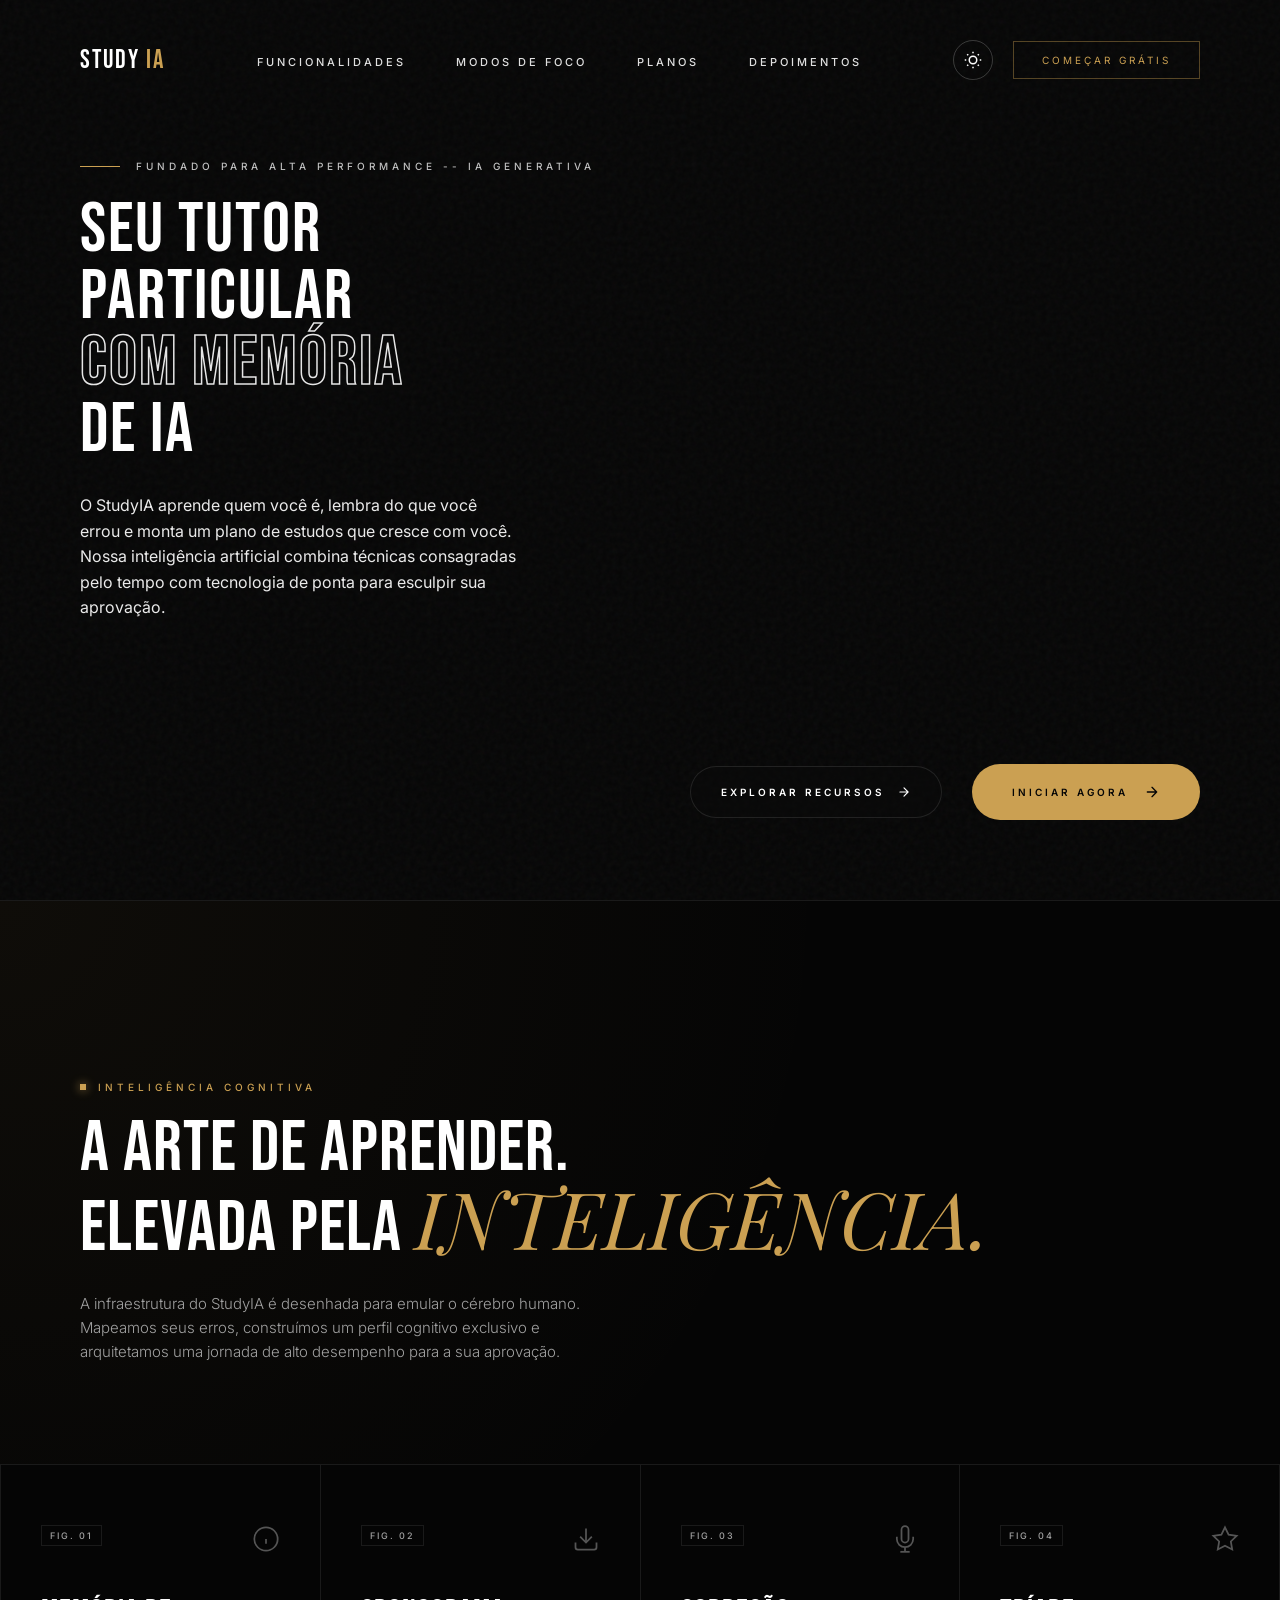
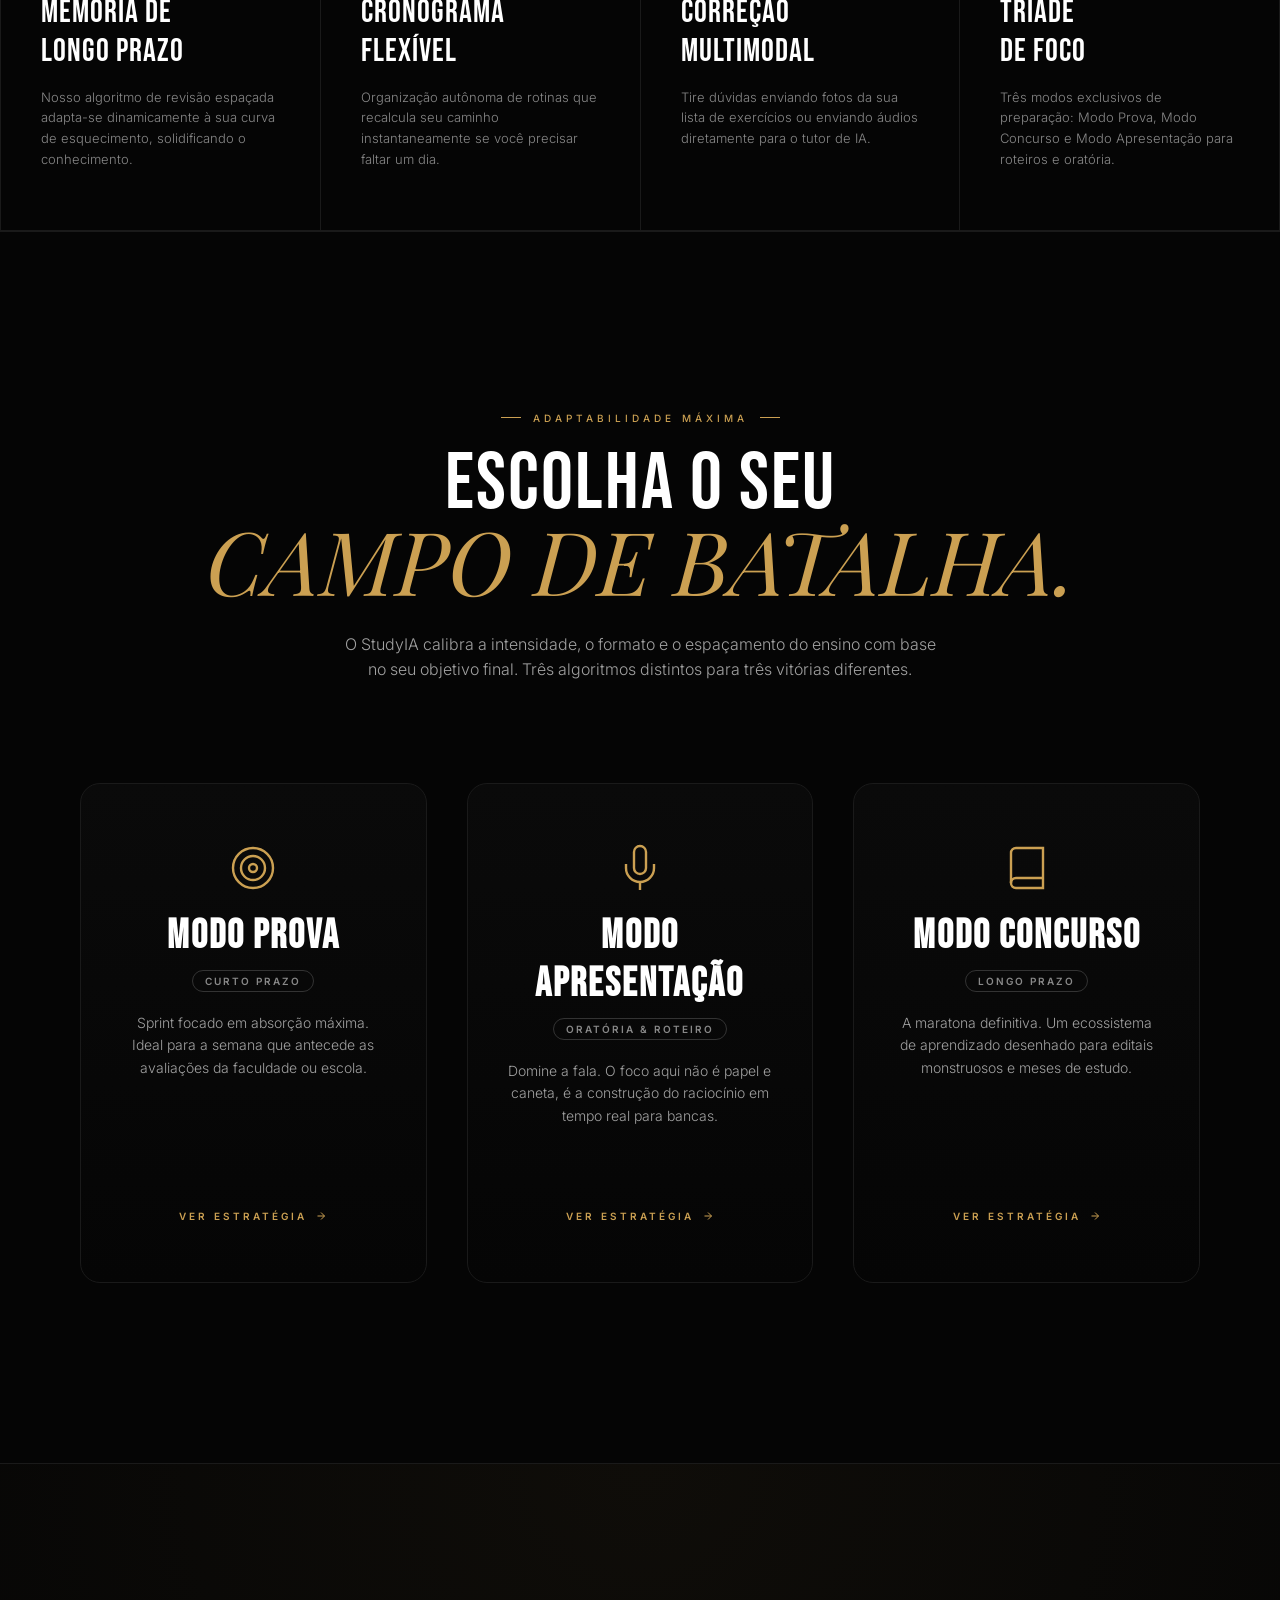
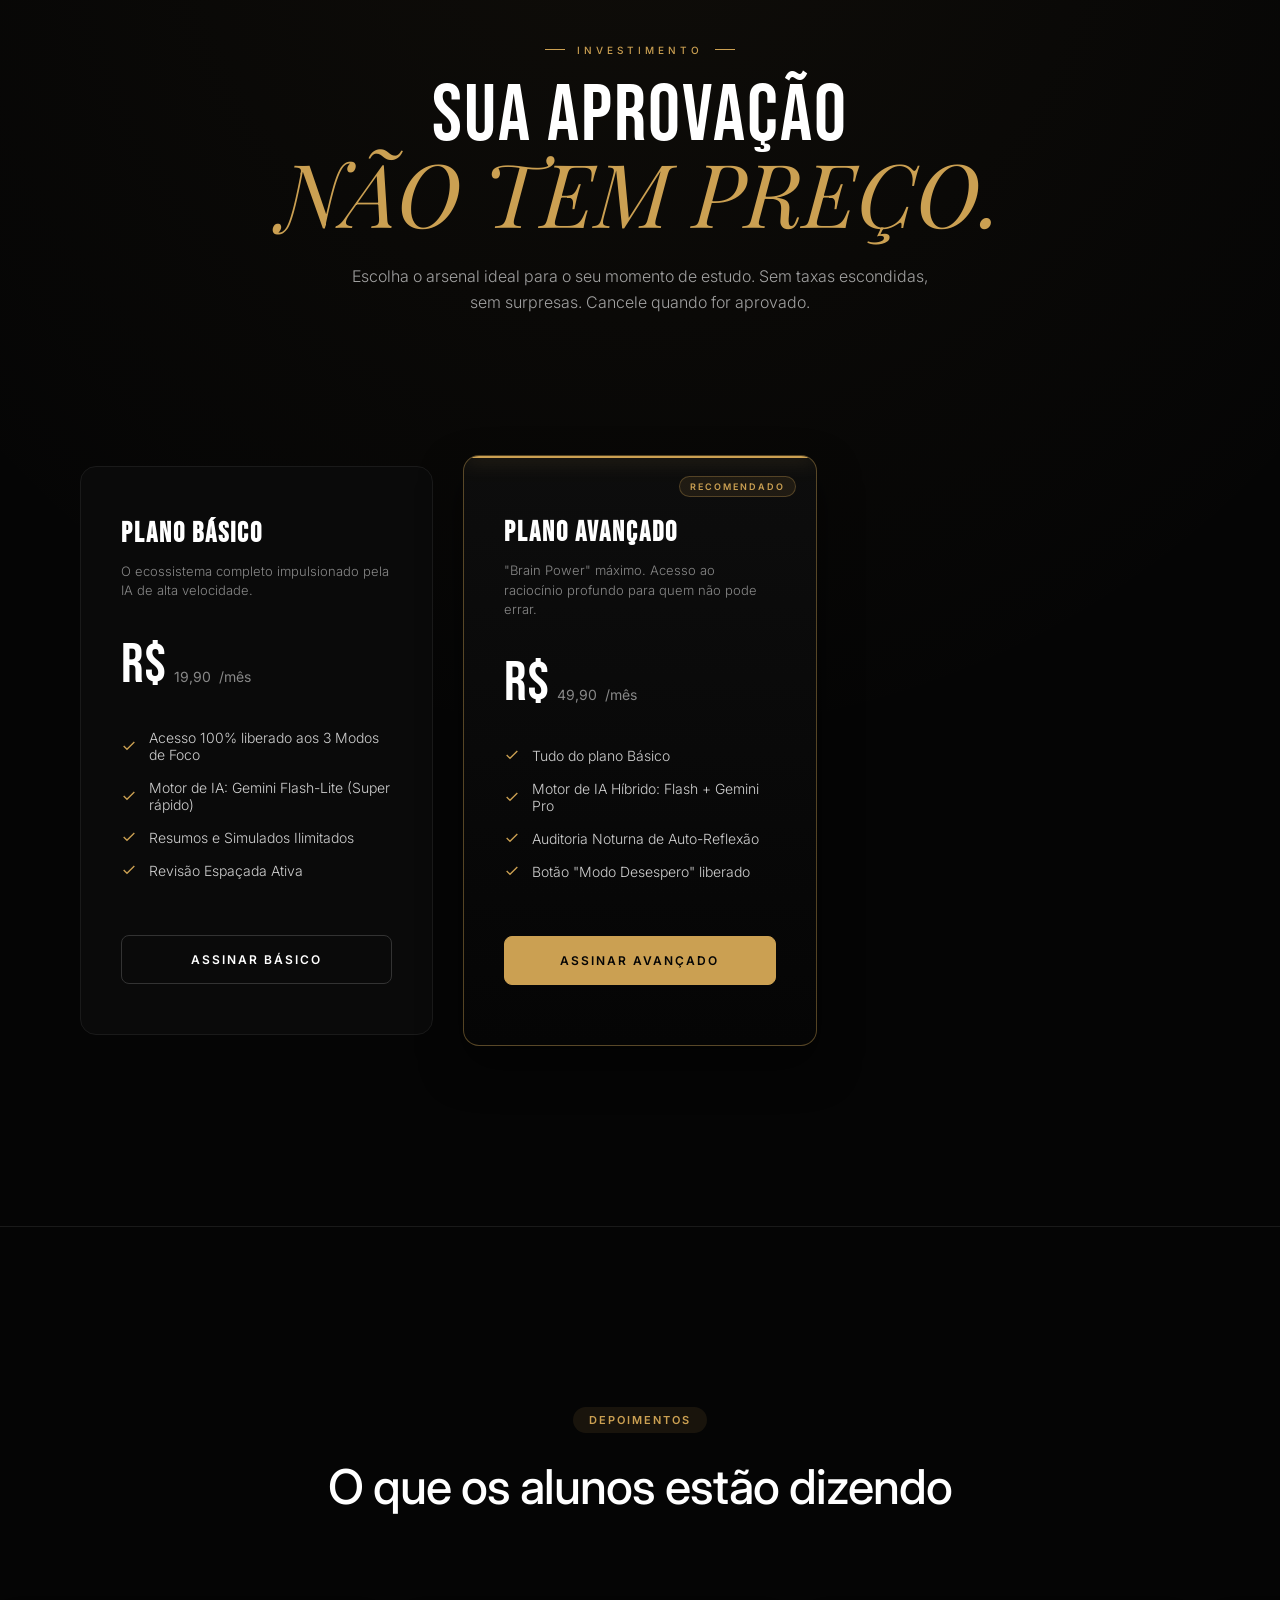
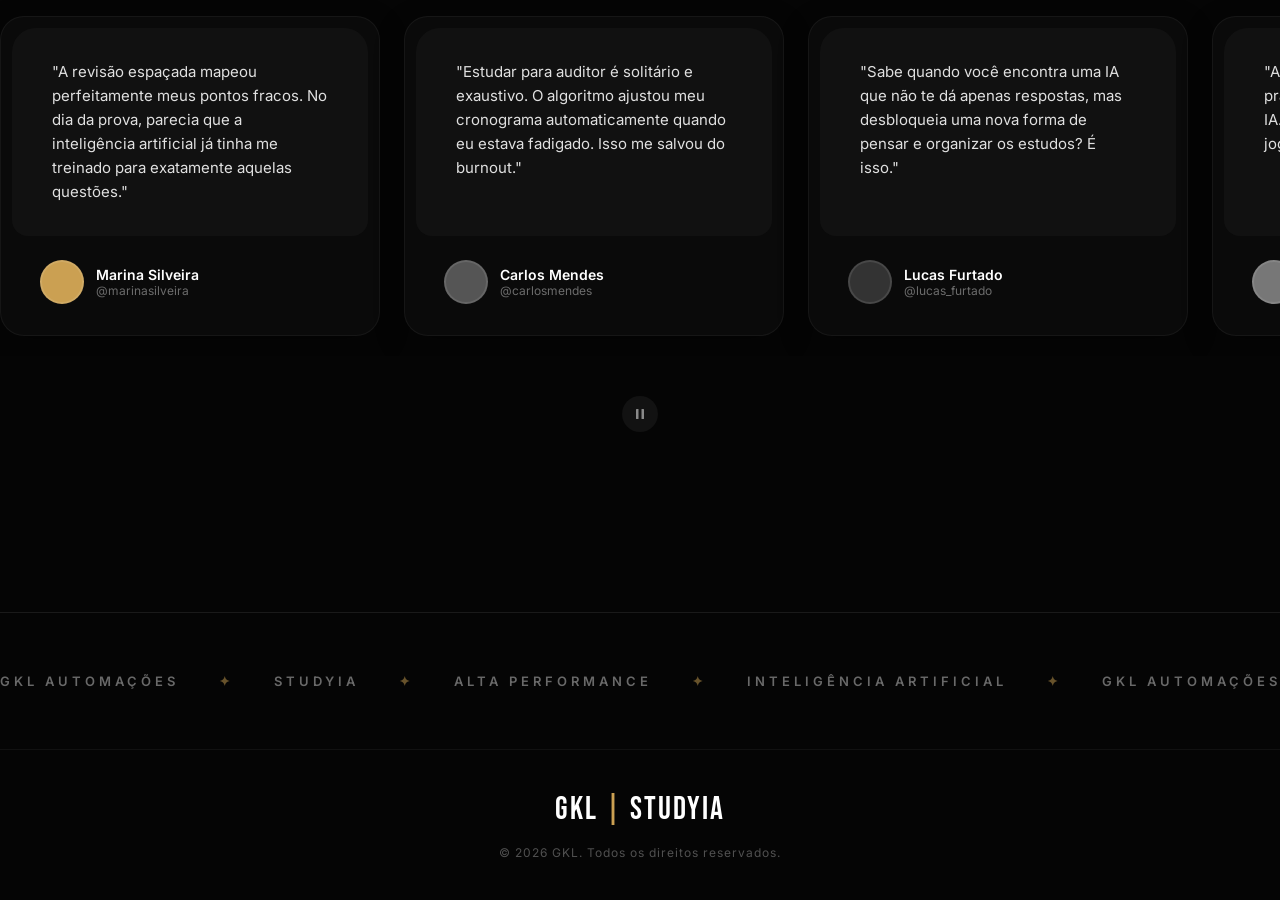
==== commit 3ca2cfdc: "feat: atualização dos planos, toggle mensal/anual e correções de ícones" ====
--- a/index.html
+++ b/index.html
@@ -200,7 +200,7 @@
         <div class="flip-card-inner">
           <div class="flip-card-front">
             <svg class="fc-front-icon" width="48" height="48" viewBox="0 0 24 24" fill="none" stroke="currentColor" stroke-width="1.2">
-              <path d="M12 2v20M17 5H9.5a3.5 3.5 0 0 0 0 7h5a3.5 3.5 0 0 1 0 7H6"/>
+              <circle cx="12" cy="12" r="10"/><circle cx="12" cy="12" r="6"/><circle cx="12" cy="12" r="2"/>
             </svg>
             <h3 class="fc-front-title">MODO PROVA</h3>
             <span class="fc-front-tag">Curto Prazo</span>
@@ -212,7 +212,7 @@
           <div class="flip-card-back">
             <div class="fc-back-header">
               <span class="fc-back-title">Bastidores do Algoritmo</span>
-              <svg class="fc-front-icon" style="margin:0" width="20" height="20" viewBox="0 0 24 24" fill="none" stroke="currentColor" stroke-width="1.5"><path d="M12 2v20M17 5H9.5a3.5 3.5 0 0 0 0 7h5a3.5 3.5 0 0 1 0 7H6"/></svg>
+              <svg class="fc-front-icon" style="margin:0" width="20" height="20" viewBox="0 0 24 24" fill="none" stroke="currentColor" stroke-width="1.5"><circle cx="12" cy="12" r="10"/><circle cx="12" cy="12" r="6"/><circle cx="12" cy="12" r="2"/></svg>
             </div>
             <ul class="fc-back-list">
               <li>
@@ -255,7 +255,11 @@
           <div class="flip-card-back">
             <div class="fc-back-header">
               <span class="fc-back-title">Bastidores do Algoritmo</span>
-              <svg class="fc-front-icon" style="margin:0" width="20" height="20" viewBox="0 0 24 24" fill="none" stroke="currentColor" stroke-width="1.5"><path d="M12 1a3 3 0 0 0-3 3v8a3 3 0 0 0 6 0V4a3 3 0 0 0-3-3z"/></svg>
+              <svg class="fc-front-icon" style="margin:0" width="20" height="20" viewBox="0 0 24 24" fill="none" stroke="currentColor" stroke-width="1.5">
+                <path d="M12 1a3 3 0 0 0-3 3v8a3 3 0 0 0 6 0V4a3 3 0 0 0-3-3z"/>
+                <path d="M19 10v2a7 7 0 0 1-14 0v-2"/>
+                <line x1="12" y1="19" x2="12" y2="23"/>
+              </svg>
             </div>
             <ul class="fc-back-list">
               <li>
@@ -297,7 +301,10 @@
           <div class="flip-card-back">
             <div class="fc-back-header">
               <span class="fc-back-title">Bastidores do Algoritmo</span>
-              <svg class="fc-front-icon" style="margin:0" width="20" height="20" viewBox="0 0 24 24" fill="none" stroke="currentColor" stroke-width="1.5"><path d="M4 19.5A2.5 2.5 0 0 1 6.5 17H20"/></svg>
+              <svg class="fc-front-icon" style="margin:0" width="20" height="20" viewBox="0 0 24 24" fill="none" stroke="currentColor" stroke-width="1.5">
+                <path d="M4 19.5A2.5 2.5 0 0 1 6.5 17H20"/>
+                <path d="M6.5 2H20v20H6.5A2.5 2.5 0 0 1 4 19.5v-15A2.5 2.5 0 0 1 6.5 2z"/>
+              </svg>
             </div>
             <ul class="fc-back-list">
               <li>
@@ -336,49 +343,46 @@
       <p class="pricing-desc reveal delay-2">
         Escolha o arsenal ideal para o seu momento de estudo. Sem taxas escondidas, sem surpresas. Cancele quando for aprovado.
       </p>
+
+      <!-- Billing Toggle -->
+      <div class="pricing-toggle-wrapper reveal delay-3">
+        <span class="pt-label monthly active">Mensal</span>
+        <div class="pt-switch" id="billingToggle">
+          <div class="pt-slider"></div>
+        </div>
+        <span class="pt-label annual">Anual <span class="pt-discount">(-25%)</span></span>
+      </div>
     </div>
 
     <div class="pricing-grid">
       
-      <!-- Passe Tático -->
+      <!-- Plano Básico -->
       <div class="pricing-card reveal delay-1">
-        <h3 class="pc-name">PASSE TÁTICO</h3>
-        <p class="pc-desc">Sobrevivência universitária e escolar. O essencial para manter as notas altas.</p>
-        <div class="pc-price">R$ 29<span>/mês</span></div>
+        <h3 class="pc-name">PLANO BÁSICO</h3>
+        <p class="pc-desc">O ecossistema completo impulsionado pela IA de alta velocidade.</p>
+        <div class="pc-price">R$ <span class="pc-price-value" data-monthly="19,90" data-annual="179,90">19,90</span><span class="pc-price-period">/mês</span></div>
         <ul class="pc-features">
-          <li><svg class="pc-icon" width="16" height="16" viewBox="0 0 24 24" fill="none" stroke="currentColor" stroke-width="2"><polyline points="20 6 9 17 4 12"/></svg> Modo Prova Ilimitado</li>
-          <li><svg class="pc-icon" width="16" height="16" viewBox="0 0 24 24" fill="none" stroke="currentColor" stroke-width="2"><polyline points="20 6 9 17 4 12"/></svg> 50 Resumos por mês</li>
-          <li><svg class="pc-icon" width="16" height="16" viewBox="0 0 24 24" fill="none" stroke="currentColor" stroke-width="2"><polyline points="20 6 9 17 4 12"/></svg> Histórico de erros de 30 dias</li>
+          <li><svg class="pc-icon" width="16" height="16" viewBox="0 0 24 24" fill="none" stroke="currentColor" stroke-width="2"><polyline points="20 6 9 17 4 12"/></svg> Acesso 100% liberado aos 3 Modos de Foco</li>
+          <li><svg class="pc-icon" width="16" height="16" viewBox="0 0 24 24" fill="none" stroke="currentColor" stroke-width="2"><polyline points="20 6 9 17 4 12"/></svg> Motor de IA: Gemini Flash-Lite (Super rápido)</li>
+          <li><svg class="pc-icon" width="16" height="16" viewBox="0 0 24 24" fill="none" stroke="currentColor" stroke-width="2"><polyline points="20 6 9 17 4 12"/></svg> Resumos e Simulados Ilimitados</li>
+          <li><svg class="pc-icon" width="16" height="16" viewBox="0 0 24 24" fill="none" stroke="currentColor" stroke-width="2"><polyline points="20 6 9 17 4 12"/></svg> Revisão Espaçada Ativa</li>
         </ul>
-        <a href="#" class="pc-btn">Assinar Tático</a>
-      </div>
-
-      <!-- Passe Estratégico (Premium) -->
+        <a href="#" class="pc-btn">Assinar Básico</a>
+      </div>
+
+      <!-- Plano Avançado (Premium) -->
       <div class="pricing-card premium reveal delay-2">
         <div class="pc-badge">Recomendado</div>
-        <h3 class="pc-name">PASSE ESTRATÉGICO</h3>
-        <p class="pc-desc">Alta performance para Concursos e Vestibulares. Liberdade total nos 3 Modos de Foco.</p>
-        <div class="pc-price">R$ 59<span>/mês</span></div>
+        <h3 class="pc-name">PLANO AVANÇADO</h3>
+        <p class="pc-desc">"Brain Power" máximo. Acesso ao raciocínio profundo para quem não pode errar.</p>
+        <div class="pc-price">R$ <span class="pc-price-value" data-monthly="49,90" data-annual="449,90">49,90</span><span class="pc-price-period">/mês</span></div>
         <ul class="pc-features">
-          <li><svg class="pc-icon" width="16" height="16" viewBox="0 0 24 24" fill="none" stroke="currentColor" stroke-width="2"><polyline points="20 6 9 17 4 12"/></svg> Todos os 3 Modos de Foco</li>
-          <li><svg class="pc-icon" width="16" height="16" viewBox="0 0 24 24" fill="none" stroke="currentColor" stroke-width="2"><polyline points="20 6 9 17 4 12"/></svg> Resumos & Simulados Infinitos</li>
-          <li><svg class="pc-icon" width="16" height="16" viewBox="0 0 24 24" fill="none" stroke="currentColor" stroke-width="2"><polyline points="20 6 9 17 4 12"/></svg> Análise de Áudio (Oratória)</li>
-          <li><svg class="pc-icon" width="16" height="16" viewBox="0 0 24 24" fill="none" stroke="currentColor" stroke-width="2"><polyline points="20 6 9 17 4 12"/></svg> Revisão Espaçada Ativa</li>
+          <li><svg class="pc-icon" width="16" height="16" viewBox="0 0 24 24" fill="none" stroke="currentColor" stroke-width="2"><polyline points="20 6 9 17 4 12"/></svg> Tudo do plano Básico</li>
+          <li><svg class="pc-icon" width="16" height="16" viewBox="0 0 24 24" fill="none" stroke="currentColor" stroke-width="2"><polyline points="20 6 9 17 4 12"/></svg> Motor de IA Híbrido: Flash + Gemini Pro</li>
+          <li><svg class="pc-icon" width="16" height="16" viewBox="0 0 24 24" fill="none" stroke="currentColor" stroke-width="2"><polyline points="20 6 9 17 4 12"/></svg> Auditoria Noturna de Auto-Reflexão</li>
+          <li><svg class="pc-icon" width="16" height="16" viewBox="0 0 24 24" fill="none" stroke="currentColor" stroke-width="2"><polyline points="20 6 9 17 4 12"/></svg> Botão "Modo Desespero" liberado</li>
         </ul>
-        <a href="#" class="pc-btn">Assinar Estratégico</a>
-      </div>
-
-      <!-- Passe Vitalício -->
-      <div class="pricing-card reveal delay-3">
-        <h3 class="pc-name">PASSE VITALÍCIO</h3>
-        <p class="pc-desc">Pagamento único. Acesso irrestrito ao sistema de inteligência artificial para sempre.</p>
-        <div class="pc-price">R$ 499<span>/único</span></div>
-        <ul class="pc-features">
-          <li><svg class="pc-icon" width="16" height="16" viewBox="0 0 24 24" fill="none" stroke="currentColor" stroke-width="2"><polyline points="20 6 9 17 4 12"/></svg> Acesso Estratégico Perpétuo</li>
-          <li><svg class="pc-icon" width="16" height="16" viewBox="0 0 24 24" fill="none" stroke="currentColor" stroke-width="2"><polyline points="20 6 9 17 4 12"/></svg> Mentoria Humana Bimestral</li>
-          <li><svg class="pc-icon" width="16" height="16" viewBox="0 0 24 24" fill="none" stroke="currentColor" stroke-width="2"><polyline points="20 6 9 17 4 12"/></svg> Acesso antecipado a Betas</li>
-        </ul>
-        <a href="#" class="pc-btn">Obter Vitalício</a>
+        <a href="#" class="pc-btn">Assinar Avançado</a>
       </div>
 
     </div>
